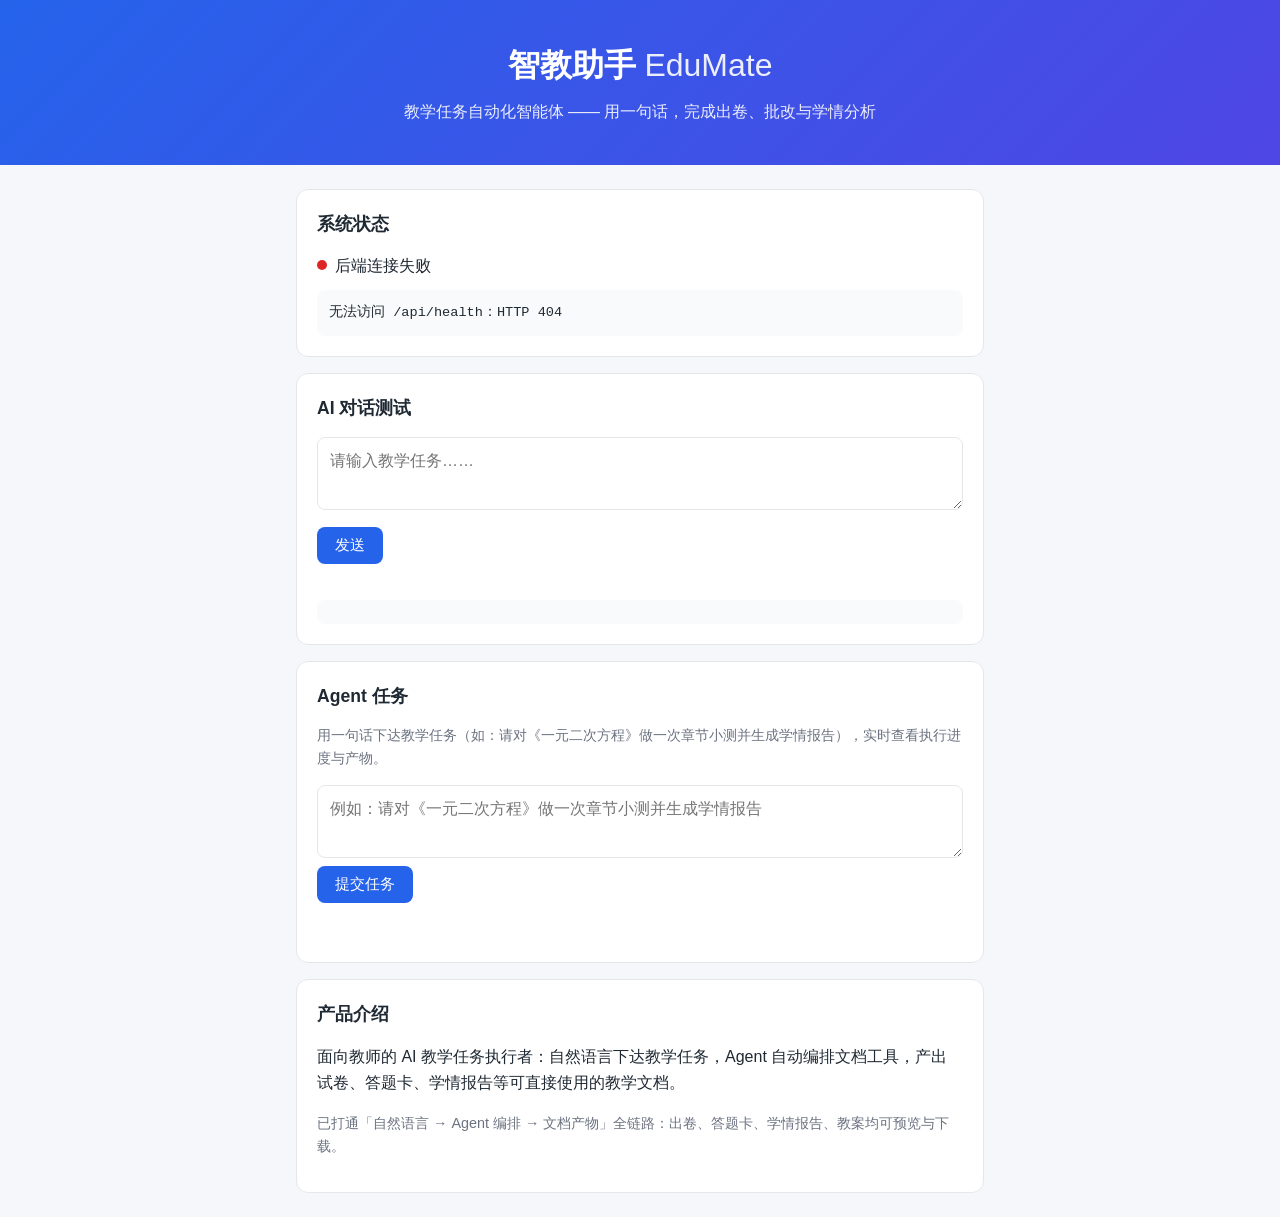
==== frontend/index.html @ b044ada1 "feat: add D4 agent task UI with SSE progress and artifact preview Co-Authored-By: Claude <noreply@an" ====
<!DOCTYPE html>
<html lang="zh-CN">
<head>
  <meta charset="UTF-8">
  <meta name="viewport" content="width=device-width, initial-scale=1.0">
  <title>智教助手 EduMate</title>
  <link rel="stylesheet" href="style.css">
  <link rel="stylesheet" href="vendor/katex.min.css">
</head>
<body>
  <header class="header">
    <h1>智教助手 <span class="brand">EduMate</span></h1>
    <p class="subtitle">教学任务自动化智能体 —— 用一句话，完成出卷、批改与学情分析</p>
  </header>

  <main class="main">
    <section class="card">
      <h2>系统状态</h2>
      <div class="status">
        <span id="status-dot" class="status-dot"></span>
        <span id="status-text">正在连接后端…</span>
      </div>
      <pre id="status-json" class="status-json">…</pre>
    </section>

    <section class="card">
      <h2>AI 对话测试</h2>
      <textarea id="chat-input" class="chat-input" placeholder="请输入教学任务……"></textarea>
      <button id="chat-send" class="chat-send">发送</button>
      <div id="chat-status" class="chat-status muted"></div>
      <div id="chat-reply" class="chat-reply"></div>
    </section>

    <section class="card">
      <h2>Agent 任务</h2>
      <p class="muted">用一句话下达教学任务（如：请对《一元二次方程》做一次章节小测并生成学情报告），实时查看执行进度与产物。</p>
      <div class="task-form">
        <textarea id="task-input" class="task-input" placeholder="例如：请对《一元二次方程》做一次章节小测并生成学情报告"></textarea>
        <button id="task-submit" class="task-submit">提交任务</button>
      </div>
      <div id="task-status" class="task-status muted"></div>
      <ol id="task-timeline" class="task-timeline"></ol>
      <div id="task-artifacts" class="task-artifacts"></div>
    </section>

    <section class="card">
      <h2>产品介绍</h2>
      <p>面向教师的 AI 教学任务执行者：自然语言下达教学任务，Agent 自动编排文档工具，产出试卷、答题卡、学情报告等可直接使用的教学文档。</p>
      <p class="muted">已打通「自然语言 → Agent 编排 → 文档产物」全链路：出卷、答题卡、学情报告、教案均可预览与下载。</p>
    </section>
  </main>

  <!-- 产物预览弹窗 -->
  <div id="preview-modal" class="modal hidden">
    <div class="modal-backdrop"></div>
    <div class="modal-dialog">
      <div class="modal-head">
        <span id="preview-title" class="modal-title"></span>
        <button id="preview-close" class="modal-close" aria-label="关闭">×</button>
      </div>
      <iframe id="preview-frame" class="modal-frame" src="about:blank"></iframe>
    </div>
  </div>

  <script src="vendor/marked.min.js"></script>
  <script src="vendor/purify.min.js"></script>
  <script src="vendor/katex.min.js"></script>
  <script src="app.js"></script>
</body>
</html>
---- frontend/style.css ----
:root {
  --bg: #f5f7fa;
  --card: #ffffff;
  --text: #1f2933;
  --muted: #6b7280;
  --brand: #2563eb;
  --ok: #16a34a;
  --error: #dc2626;
  --border: #e5e7eb;
}

* {
  box-sizing: border-box;
}

body {
  margin: 0;
  font-family: -apple-system, BlinkMacSystemFont, "Segoe UI", "PingFang SC",
    "Microsoft YaHei", sans-serif;
  background: var(--bg);
  color: var(--text);
  line-height: 1.6;
}

.header {
  padding: 40px 24px;
  text-align: center;
  background: linear-gradient(135deg, #2563eb, #4f46e5);
  color: #fff;
}

.header h1 {
  margin: 0;
  font-size: 2rem;
}

.header .brand {
  font-weight: 300;
  opacity: 0.9;
}

.header .subtitle {
  margin: 8px 0 0;
  opacity: 0.9;
}

.main {
  max-width: 720px;
  margin: 24px auto;
  padding: 0 16px;
  display: grid;
  gap: 16px;
}

.card {
  background: var(--card);
  border: 1px solid var(--border);
  border-radius: 12px;
  padding: 20px;
}

.card h2 {
  margin-top: 0;
  font-size: 1.1rem;
}

.status {
  display: flex;
  align-items: center;
  gap: 8px;
  font-weight: 500;
}

.status-dot {
  width: 10px;
  height: 10px;
  border-radius: 50%;
  background: var(--muted);
}

.status-dot.ok {
  background: var(--ok);
}

.status-dot.error {
  background: var(--error);
}

.status-json {
  margin: 12px 0 0;
  padding: 12px;
  background: #f9fafb;
  border-radius: 8px;
  font-family: ui-monospace, "SFMono-Regular", Consolas, monospace;
  font-size: 0.85rem;
  overflow-x: auto;
}

.muted {
  color: var(--muted);
  font-size: 0.9rem;
}

.chat-input {
  width: 100%;
  min-height: 72px;
  padding: 10px 12px;
  border: 1px solid var(--border);
  border-radius: 8px;
  font: inherit;
  resize: vertical;
}

.chat-send {
  margin-top: 10px;
  padding: 8px 18px;
  background: var(--brand);
  color: #fff;
  border: none;
  border-radius: 8px;
  cursor: pointer;
  font-size: 0.95rem;
}

.chat-send:hover {
  opacity: 0.9;
}

.chat-status {
  margin-top: 10px;
  min-height: 1.2em;
}

.chat-reply {
  margin-top: 8px;
  padding: 12px 16px;
  background: #f9fafb;
  border-radius: 8px;
  line-height: 1.7;
  overflow-wrap: break-word;
  font-size: 0.95rem;
}

/* Markdown 渲染内容样式（作用于 AI 回复） */
.chat-reply h1,
.chat-reply h2,
.chat-reply h3,
.chat-reply h4 {
  margin: 1em 0 0.5em;
  line-height: 1.4;
}

.chat-reply h1 { font-size: 1.4rem; }
.chat-reply h2 { font-size: 1.25rem; }
.chat-reply h3 { font-size: 1.1rem; }
.chat-reply h4 { font-size: 1rem; }

.chat-reply p {
  margin: 0.5em 0;
}

.chat-reply ul,
.chat-reply ol {
  margin: 0.5em 0;
  padding-left: 1.5em;
}

.chat-reply li {
  margin: 0.25em 0;
}

.chat-reply code {
  background: #eef1f5;
  padding: 2px 5px;
  border-radius: 4px;
  font-family: ui-monospace, "SFMono-Regular", Consolas, monospace;
  font-size: 0.88em;
}

.chat-reply pre {
  background: #0f172a;
  color: #e2e8f0;
  padding: 12px;
  border-radius: 8px;
  overflow-x: auto;
  margin: 0.6em 0;
}

.chat-reply pre code {
  background: transparent;
  padding: 0;
  color: inherit;
}

.chat-reply blockquote {
  margin: 0.6em 0;
  padding: 4px 12px;
  border-left: 3px solid var(--border);
  color: var(--muted);
}

.chat-reply a {
  color: var(--brand);
}

.chat-reply hr {
  border: none;
  border-top: 1px solid var(--border);
  margin: 1em 0;
}

.chat-reply table {
  border-collapse: collapse;
  margin: 0.6em 0;
  width: 100%;
}

.chat-reply th,
.chat-reply td {
  border: 1px solid var(--border);
  padding: 6px 10px;
  text-align: left;
}

.chat-reply .katex-display {
  margin: 0.8em 0;
}

/* ===== Agent 任务面板 ===== */

.task-form {
  display: flex;
  flex-direction: column;
  gap: 8px;
}

.task-input {
  width: 100%;
  min-height: 72px;
  padding: 10px 12px;
  border: 1px solid var(--border);
  border-radius: 8px;
  font: inherit;
  resize: vertical;
}

.task-submit {
  align-self: flex-start;
  padding: 8px 18px;
  background: var(--brand);
  color: #fff;
  border: none;
  border-radius: 8px;
  cursor: pointer;
  font-size: 0.95rem;
}

.task-submit:hover {
  opacity: 0.9;
}

.task-submit:disabled {
  opacity: 0.5;
  cursor: not-allowed;
}

.task-status {
  margin-top: 10px;
  min-height: 1.2em;
}

.task-status.task-done {
  color: var(--ok);
  font-weight: 500;
}

.task-status.task-failed {
  color: var(--error);
  font-weight: 500;
}

.task-timeline {
  margin: 12px 0 0;
  padding: 0;
  list-style: none;
}

.task-timeline .step {
  display: flex;
  align-items: baseline;
  gap: 8px;
  padding: 6px 0;
  border-bottom: 1px dashed var(--border);
  font-size: 0.92rem;
}

.task-timeline .step:last-child {
  border-bottom: none;
}

.step-dot {
  flex: none;
  width: 8px;
  height: 8px;
  border-radius: 50%;
  background: var(--muted);
}

.step-running .step-dot {
  background: var(--brand);
  animation: pulse 1s infinite;
}

.step-done .step-dot {
  background: var(--ok);
}

.step-failed .step-dot {
  background: var(--error);
}

.step-name {
  font-weight: 500;
}

.step-msg {
  color: var(--muted);
  font-size: 0.85rem;
}

@keyframes pulse {
  0%,
  100% {
    opacity: 1;
  }
  50% {
    opacity: 0.35;
  }
}

.task-artifacts {
  margin-top: 12px;
  display: grid;
  grid-template-columns: repeat(auto-fill, minmax(180px, 1fr));
  gap: 10px;
}

.artifact {
  border: 1px solid var(--border);
  border-radius: 10px;
  padding: 12px;
  background: #f9fafb;
}

.artifact-name {
  font-weight: 600;
}

.artifact-file {
  color: var(--muted);
  font-size: 0.82rem;
  margin: 2px 0 8px;
  word-break: break-all;
}

.artifact-actions {
  display: flex;
  gap: 8px;
}

.artifact-btn {
  flex: 1;
  text-align: center;
  padding: 5px 0;
  border: 1px solid var(--border);
  border-radius: 6px;
  color: var(--brand);
  text-decoration: none;
  font-size: 0.85rem;
  cursor: pointer;
  background: #fff;
}

.artifact-btn:hover {
  background: #eef2ff;
}

/* ===== 预览弹窗 ===== */

.modal {
  position: fixed;
  inset: 0;
  z-index: 100;
  display: flex;
  align-items: center;
  justify-content: center;
}

.modal.hidden {
  display: none;
}

.modal-backdrop {
  position: absolute;
  inset: 0;
  background: rgba(15, 23, 42, 0.5);
}

.modal-dialog {
  position: relative;
  width: min(900px, 94vw);
  height: min(80vh, 640px);
  background: #fff;
  border-radius: 12px;
  overflow: hidden;
  display: flex;
  flex-direction: column;
}

.modal-head {
  display: flex;
  align-items: center;
  justify-content: space-between;
  padding: 10px 16px;
  border-bottom: 1px solid var(--border);
}

.modal-title {
  font-weight: 600;
}

.modal-close {
  border: none;
  background: none;
  font-size: 1.4rem;
  line-height: 1;
  cursor: pointer;
  color: var(--muted);
}

.modal-frame {
  flex: 1;
  width: 100%;
  border: none;
}
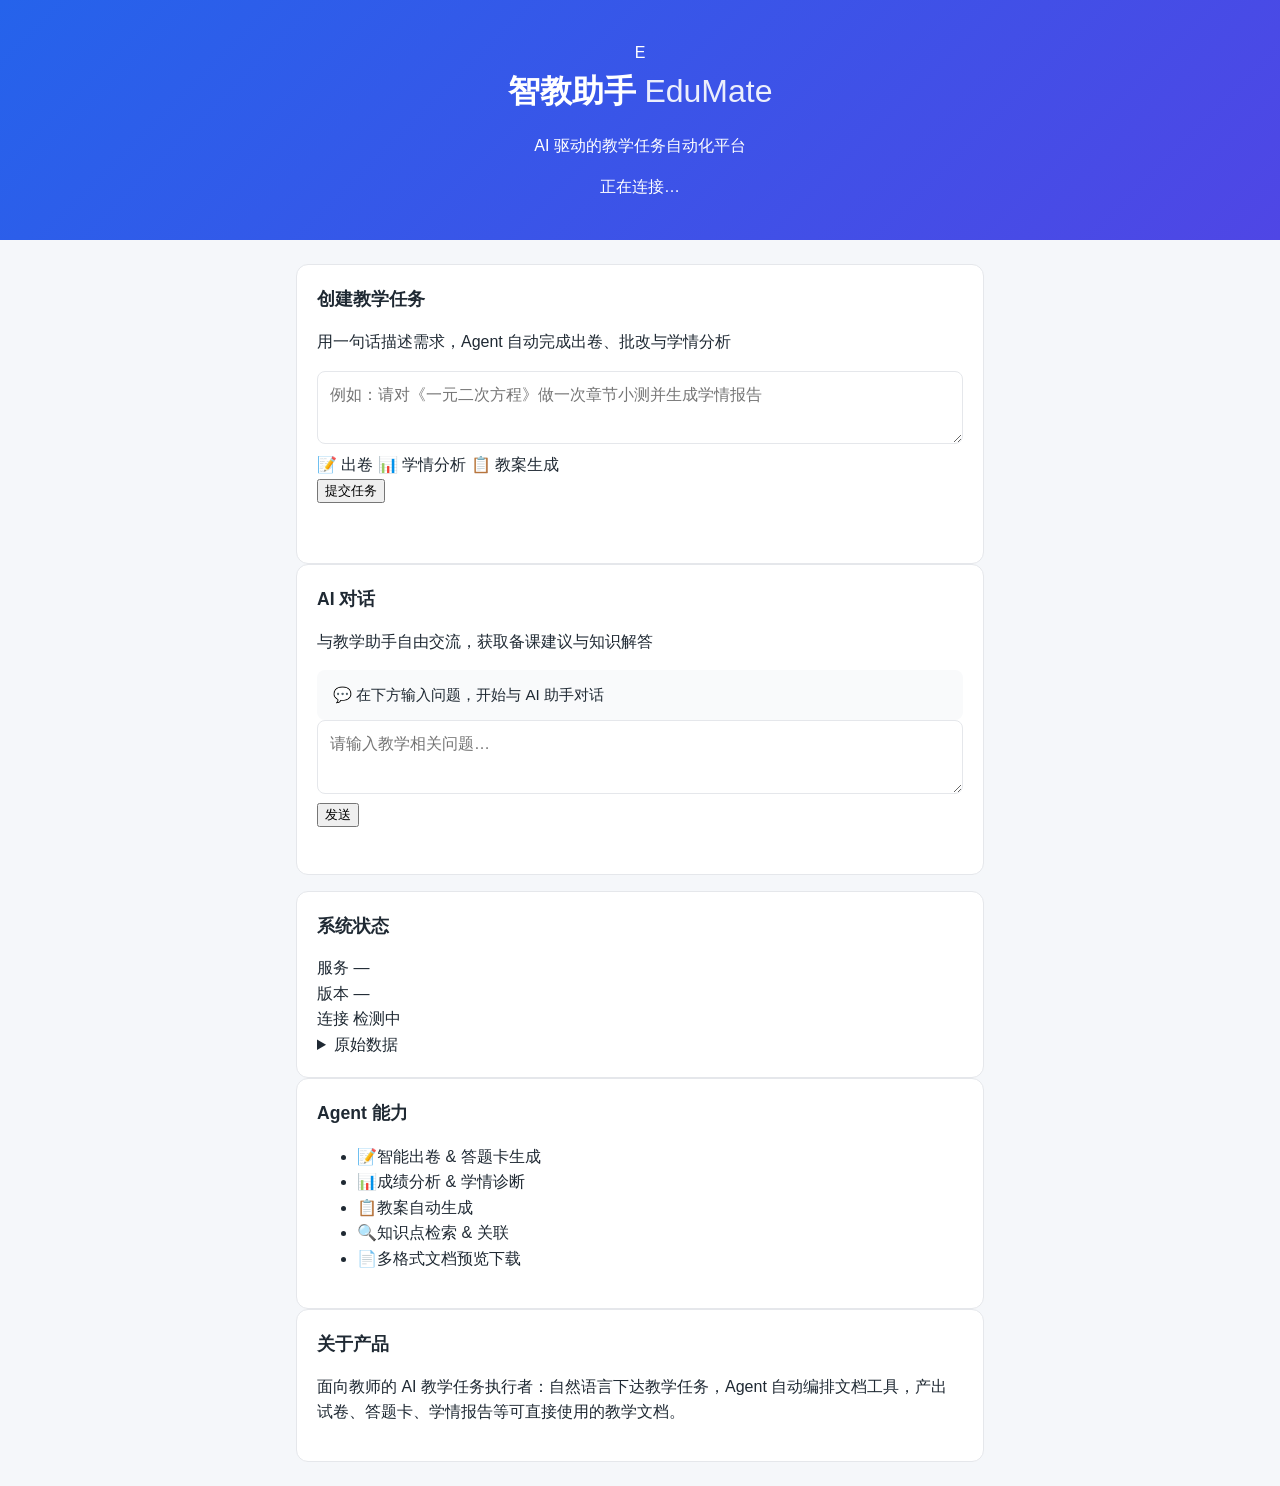
==== commit 3a050a6a: "style: improve EduMate frontend UI" ====
--- a/frontend/index.html
+++ b/frontend/index.html
@@ -8,49 +8,127 @@
   <link rel="stylesheet" href="vendor/katex.min.css">
 </head>
 <body>
+  <!-- ===== Header ===== -->
   <header class="header">
-    <h1>智教助手 <span class="brand">EduMate</span></h1>
-    <p class="subtitle">教学任务自动化智能体 —— 用一句话，完成出卷、批改与学情分析</p>
+    <div class="header-inner">
+      <div class="header-left">
+        <div class="logo-mark">E</div>
+        <div class="header-text">
+          <h1 class="header-title">智教助手 <span class="brand">EduMate</span></h1>
+          <p class="header-subtitle">AI 驱动的教学任务自动化平台</p>
+        </div>
+      </div>
+      <div class="header-right">
+        <span id="status-badge" class="status-badge status-connecting">
+          <span class="status-dot"></span>
+          <span id="status-text">正在连接…</span>
+        </span>
+      </div>
+    </div>
   </header>
 
+  <!-- ===== Main Layout ===== -->
   <main class="main">
-    <section class="card">
-      <h2>系统状态</h2>
-      <div class="status">
-        <span id="status-dot" class="status-dot"></span>
-        <span id="status-text">正在连接后端…</span>
-      </div>
-      <pre id="status-json" class="status-json">…</pre>
-    </section>
+    <!-- Left / Primary Column -->
+    <div class="col-primary">
+      <!-- Agent Task Section (Hero) -->
+      <section class="card card-hero">
+        <div class="card-header">
+          <h2>创建教学任务</h2>
+          <p class="card-desc">用一句话描述需求，Agent 自动完成出卷、批改与学情分析</p>
+        </div>
+        <div class="task-form">
+          <textarea id="task-input" class="task-input" placeholder="例如：请对《一元二次方程》做一次章节小测并生成学情报告"></textarea>
+          <div class="task-form-footer">
+            <div class="task-hints">
+              <span class="hint-chip">📝 出卷</span>
+              <span class="hint-chip">📊 学情分析</span>
+              <span class="hint-chip">📋 教案生成</span>
+            </div>
+            <button id="task-submit" class="btn btn-primary btn-lg">提交任务</button>
+          </div>
+        </div>
+        <div id="task-status" class="task-status muted"></div>
+        <!-- Timeline -->
+        <div id="task-timeline-wrap" class="timeline-wrap hidden">
+          <ol id="task-timeline" class="task-timeline"></ol>
+        </div>
+        <!-- Artifacts -->
+        <div id="task-artifacts" class="task-artifacts"></div>
+      </section>
 
-    <section class="card">
-      <h2>AI 对话测试</h2>
-      <textarea id="chat-input" class="chat-input" placeholder="请输入教学任务……"></textarea>
-      <button id="chat-send" class="chat-send">发送</button>
-      <div id="chat-status" class="chat-status muted"></div>
-      <div id="chat-reply" class="chat-reply"></div>
-    </section>
+      <!-- AI Chat Section -->
+      <section class="card">
+        <div class="card-header">
+          <h2>AI 对话</h2>
+          <p class="card-desc">与教学助手自由交流，获取备课建议与知识解答</p>
+        </div>
+        <div class="chat-container">
+          <div id="chat-reply" class="chat-reply empty">
+            <span class="chat-placeholder">💬 在下方输入问题，开始与 AI 助手对话</span>
+          </div>
+          <div class="chat-input-row">
+            <textarea id="chat-input" class="chat-input" placeholder="请输入教学相关问题…" rows="2"></textarea>
+            <button id="chat-send" class="btn btn-primary">发送</button>
+          </div>
+          <div id="chat-status" class="chat-status muted"></div>
+        </div>
+      </section>
+    </div>
 
-    <section class="card">
-      <h2>Agent 任务</h2>
-      <p class="muted">用一句话下达教学任务（如：请对《一元二次方程》做一次章节小测并生成学情报告），实时查看执行进度与产物。</p>
-      <div class="task-form">
-        <textarea id="task-input" class="task-input" placeholder="例如：请对《一元二次方程》做一次章节小测并生成学情报告"></textarea>
-        <button id="task-submit" class="task-submit">提交任务</button>
-      </div>
-      <div id="task-status" class="task-status muted"></div>
-      <ol id="task-timeline" class="task-timeline"></ol>
-      <div id="task-artifacts" class="task-artifacts"></div>
-    </section>
+    <!-- Right / Sidebar Column -->
+    <div class="col-sidebar">
+      <!-- System Status Detail -->
+      <section class="card">
+        <div class="card-header">
+          <h2>系统状态</h2>
+        </div>
+        <div id="status-detail" class="status-detail">
+          <div class="status-row">
+            <span class="status-label">服务</span>
+            <span id="status-service" class="status-value">—</span>
+          </div>
+          <div class="status-row">
+            <span class="status-label">版本</span>
+            <span id="status-version" class="status-value">—</span>
+          </div>
+          <div class="status-row">
+            <span class="status-label">连接</span>
+            <span id="status-conn" class="status-value">检测中</span>
+          </div>
+        </div>
+        <!-- Hidden raw JSON for debugging, not displayed by default -->
+        <details class="status-debug">
+          <summary>原始数据</summary>
+          <pre id="status-json" class="status-json"></pre>
+        </details>
+      </section>
 
-    <section class="card">
-      <h2>产品介绍</h2>
-      <p>面向教师的 AI 教学任务执行者：自然语言下达教学任务，Agent 自动编排文档工具，产出试卷、答题卡、学情报告等可直接使用的教学文档。</p>
-      <p class="muted">已打通「自然语言 → Agent 编排 → 文档产物」全链路：出卷、答题卡、学情报告、教案均可预览与下载。</p>
-    </section>
+      <!-- Agent Capabilities -->
+      <section class="card">
+        <div class="card-header">
+          <h2>Agent 能力</h2>
+        </div>
+        <ul class="capability-list">
+          <li class="capability-item"><span class="cap-icon">📝</span><span>智能出卷 &amp; 答题卡生成</span></li>
+          <li class="capability-item"><span class="cap-icon">📊</span><span>成绩分析 &amp; 学情诊断</span></li>
+          <li class="capability-item"><span class="cap-icon">📋</span><span>教案自动生成</span></li>
+          <li class="capability-item"><span class="cap-icon">🔍</span><span>知识点检索 &amp; 关联</span></li>
+          <li class="capability-item"><span class="cap-icon">📄</span><span>多格式文档预览下载</span></li>
+        </ul>
+      </section>
+
+      <!-- Product Intro -->
+      <section class="card">
+        <div class="card-header">
+          <h2>关于产品</h2>
+        </div>
+        <p class="about-text">面向教师的 AI 教学任务执行者：自然语言下达教学任务，Agent 自动编排文档工具，产出试卷、答题卡、学情报告等可直接使用的教学文档。</p>
+      </section>
+    </div>
   </main>
 
-  <!-- 产物预览弹窗 -->
+  <!-- Preview Modal -->
   <div id="preview-modal" class="modal hidden">
     <div class="modal-backdrop"></div>
     <div class="modal-dialog">
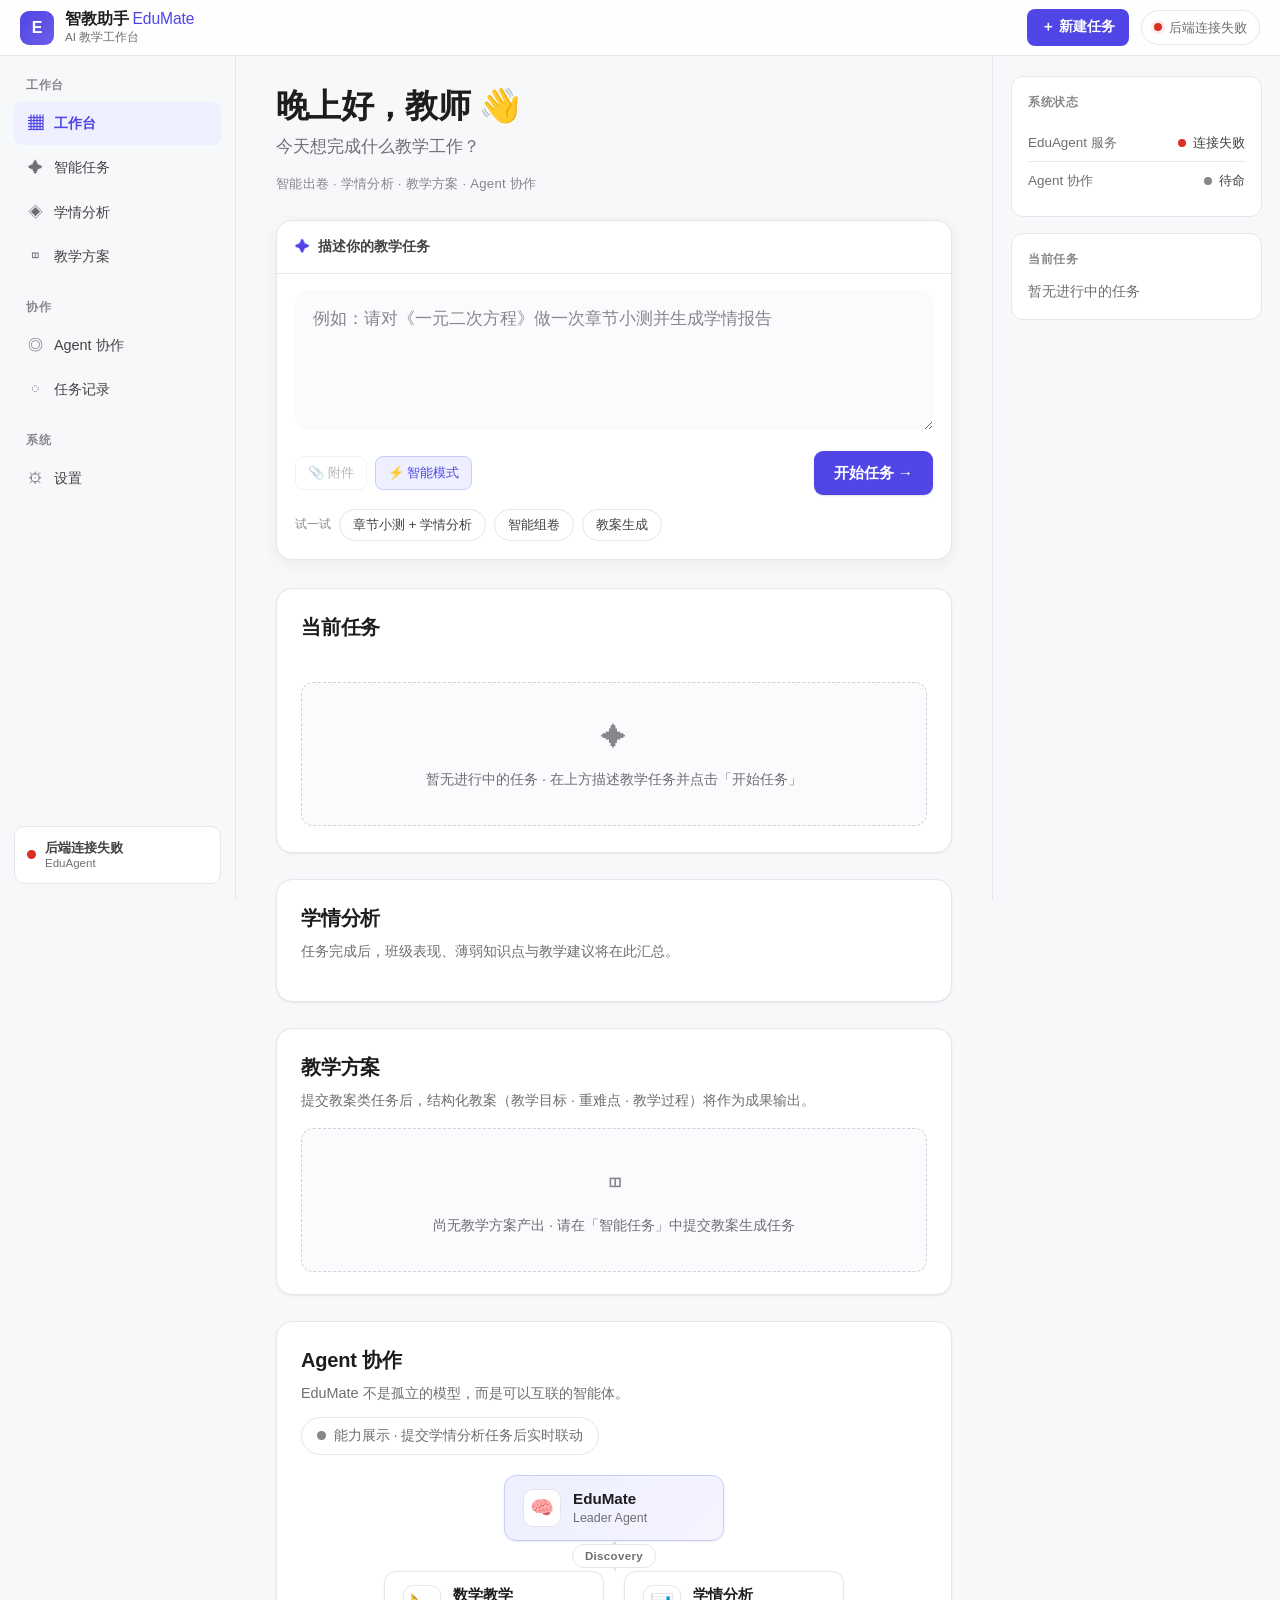
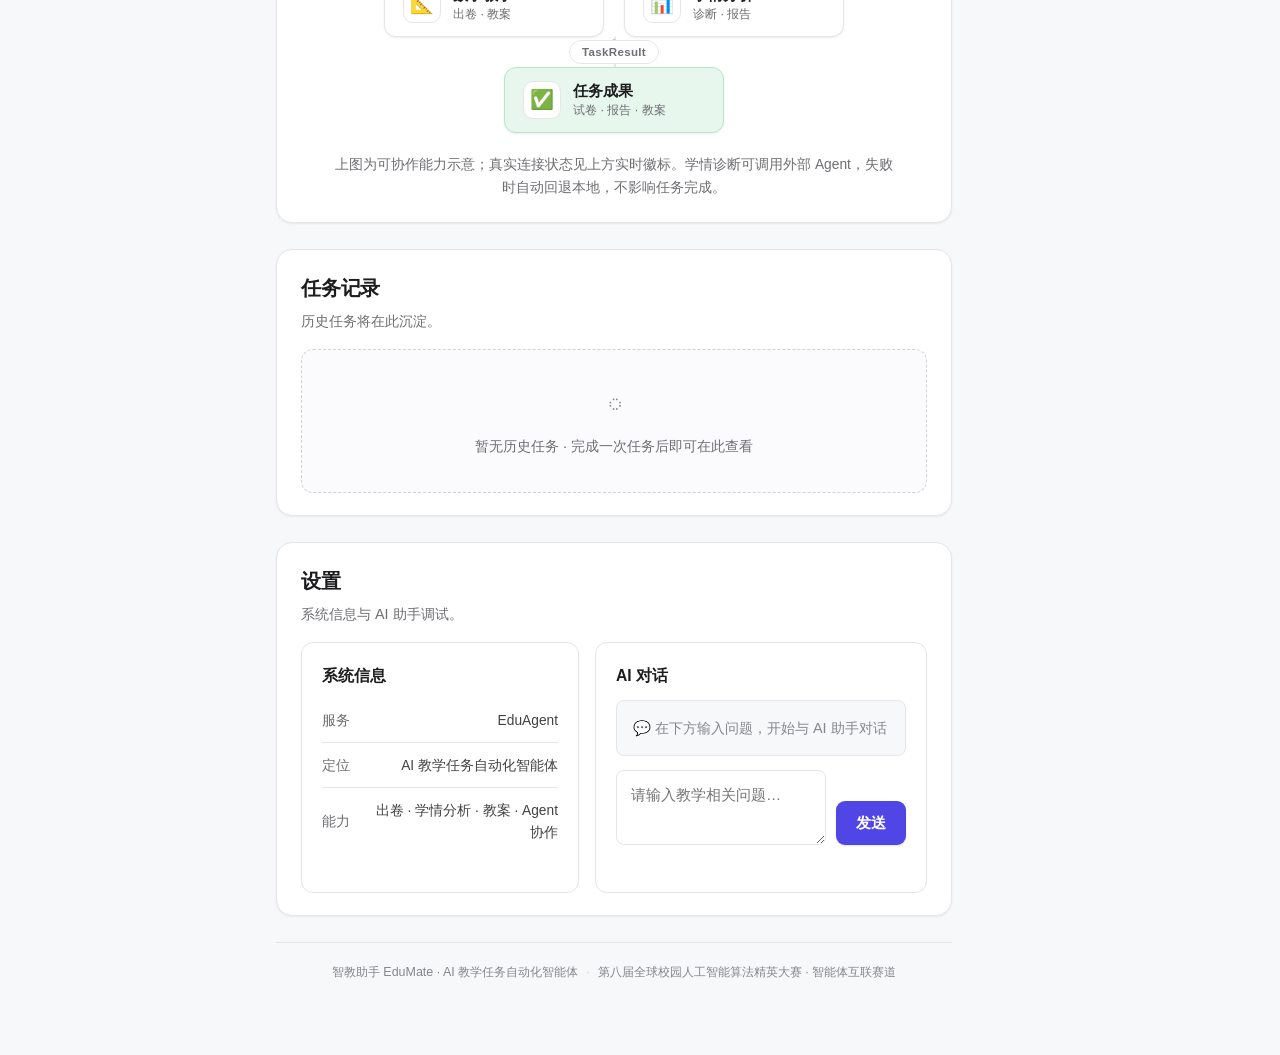
==== commit 455b1da3: "style: redesign EduMate frontend UI Co-Authored-By: Claude Code <noreply@anthropic.com>" ====
--- a/frontend/index.html
+++ b/frontend/index.html
@@ -3,132 +3,268 @@
 <head>
   <meta charset="UTF-8">
   <meta name="viewport" content="width=device-width, initial-scale=1.0">
-  <title>智教助手 EduMate</title>
+  <title>智教助手 EduMate · 教学工作台</title>
   <link rel="stylesheet" href="style.css">
   <link rel="stylesheet" href="vendor/katex.min.css">
 </head>
 <body>
-  <!-- ===== Header ===== -->
-  <header class="header">
-    <div class="header-inner">
-      <div class="header-left">
-        <div class="logo-mark">E</div>
-        <div class="header-text">
-          <h1 class="header-title">智教助手 <span class="brand">EduMate</span></h1>
-          <p class="header-subtitle">AI 驱动的教学任务自动化平台</p>
-        </div>
-      </div>
-      <div class="header-right">
-        <span id="status-badge" class="status-badge status-connecting">
-          <span class="status-dot"></span>
-          <span id="status-text">正在连接…</span>
-        </span>
-      </div>
+  <!-- ===== 顶部工作区标题栏 ===== -->
+  <header class="topbar">
+    <a class="topbar-brand" href="#top">
+      <span class="logo-mark">E</span>
+      <span class="topbar-title">
+        <strong>智教助手 <em>EduMate</em></strong>
+        <small>AI 教学工作台</small>
+      </span>
+    </a>
+    <div class="topbar-actions">
+      <a class="topbar-new" href="#task">＋ 新建任务</a>
+      <span id="status-badge" class="status-badge">
+        <span id="status-dot" class="status-dot"></span>
+        <span id="status-text">正在连接…</span>
+      </span>
     </div>
   </header>
 
-  <!-- ===== Main Layout ===== -->
-  <main class="main">
-    <!-- Left / Primary Column -->
-    <div class="col-primary">
-      <!-- Agent Task Section (Hero) -->
-      <section class="card card-hero">
-        <div class="card-header">
-          <h2>创建教学任务</h2>
-          <p class="card-desc">用一句话描述需求，Agent 自动完成出卷、批改与学情分析</p>
-        </div>
-        <div class="task-form">
-          <textarea id="task-input" class="task-input" placeholder="例如：请对《一元二次方程》做一次章节小测并生成学情报告"></textarea>
-          <div class="task-form-footer">
-            <div class="task-hints">
-              <span class="hint-chip">📝 出卷</span>
-              <span class="hint-chip">📊 学情分析</span>
-              <span class="hint-chip">📋 教案生成</span>
-            </div>
-            <button id="task-submit" class="btn btn-primary btn-lg">提交任务</button>
-          </div>
-        </div>
-        <div id="task-status" class="task-status muted"></div>
-        <!-- Timeline -->
-        <div id="task-timeline-wrap" class="timeline-wrap hidden">
+  <div class="app-shell">
+    <!-- ===== 左侧导航 ===== -->
+    <aside class="sidebar">
+      <nav class="side-nav">
+        <div class="nav-group-label">工作台</div>
+        <a class="nav-item active" href="#top">
+          <span class="nav-ic">▦</span><span>工作台</span>
+        </a>
+        <a class="nav-item" href="#task">
+          <span class="nav-ic">✦</span><span>智能任务</span>
+        </a>
+        <a class="nav-item" href="#analysis">
+          <span class="nav-ic">◈</span><span>学情分析</span>
+        </a>
+        <a class="nav-item" href="#lesson">
+          <span class="nav-ic">◫</span><span>教学方案</span>
+        </a>
+
+        <div class="nav-group-label">协作</div>
+        <a class="nav-item" href="#a2a">
+          <span class="nav-ic">◎</span><span>Agent 协作</span>
+        </a>
+        <a class="nav-item" href="#history">
+          <span class="nav-ic">◌</span><span>任务记录</span>
+        </a>
+
+        <div class="nav-group-label">系统</div>
+        <a class="nav-item" href="#settings">
+          <span class="nav-ic">⚙</span><span>设置</span>
+        </a>
+      </nav>
+
+      <div class="sidebar-footer">
+        <span class="sb-dot" id="sb-status-dot"></span>
+        <div class="sb-footer-text">
+          <span id="sb-status-text">正在连接…</span>
+          <small>EduAgent</small>
+        </div>
+      </div>
+    </aside>
+
+    <!-- ===== 主工作区 ===== -->
+    <main class="main">
+      <!-- 欢迎区 -->
+      <section id="top" class="welcome">
+        <h1 class="welcome-title" id="welcome-title">早上好，教师 👋</h1>
+        <p class="welcome-sub">今天想完成什么教学工作？</p>
+        <p class="welcome-caps">智能出卷 · 学情分析 · 教学方案 · Agent 协作</p>
+      </section>
+
+      <!-- AI 任务输入（Composer） -->
+      <section id="task" class="composer">
+        <div class="composer-head">
+          <span class="composer-icon">✦</span>
+          <span class="composer-title">描述你的教学任务</span>
+        </div>
+        <div class="composer-body">
+          <textarea id="task-input" class="task-input" rows="4"
+            placeholder="例如：请对《一元二次方程》做一次章节小测并生成学情报告"></textarea>
+          <div class="composer-footer">
+            <div class="composer-tools">
+              <button type="button" class="tool-btn" disabled>📎 附件</button>
+              <button type="button" class="tool-btn tool-btn-on">⚡ 智能模式</button>
+            </div>
+            <button id="task-submit" class="btn-primary">开始任务 →</button>
+          </div>
+          <div class="composer-examples">
+            <span class="example-label">试一试</span>
+            <button type="button" class="example-chip" data-example="请针对《一元二次方程》生成一次章节小测并生成学情分析报告">章节小测 + 学情分析</button>
+            <button type="button" class="example-chip" data-example="帮我智能组一套《一元二次方程》的课堂练习卷">智能组卷</button>
+            <button type="button" class="example-chip" data-example="请为《勾股定理》生成一份教案">教案生成</button>
+          </div>
+        </div>
+      </section>
+
+      <!-- 任务执行（实时进度） -->
+      <section id="task-progress" class="panel">
+        <div class="panel-head">
+          <h2>当前任务</h2>
+          <div id="task-status" class="task-status muted"></div>
+        </div>
+        <div id="task-empty" class="empty-state">
+          <span class="empty-icon">✦</span>
+          <p>暂无进行中的任务 · 在上方描述教学任务并点击「开始任务」</p>
+        </div>
+        <div id="task-timeline-wrap" class="timeline-wrap">
           <ol id="task-timeline" class="task-timeline"></ol>
         </div>
-        <!-- Artifacts -->
+        <div id="task-log-wrap" class="task-log-wrap hidden">
+          <div class="task-log-head">
+            <span class="task-log-title">Agent 执行日志</span>
+            <span class="task-log-live" id="task-log-live">● 实时</span>
+          </div>
+          <ol id="task-log" class="task-log"></ol>
+        </div>
+      </section>
+
+      <!-- 学情分析结果 Dashboard -->
+      <section id="analysis" class="panel">
+        <div class="panel-head">
+          <h2>学情分析</h2>
+          <p class="panel-desc">任务完成后，班级表现、薄弱知识点与教学建议将在此汇总。</p>
+        </div>
+        <div id="task-result" class="task-result"></div>
         <div id="task-artifacts" class="task-artifacts"></div>
       </section>
 
-      <!-- AI Chat Section -->
-      <section class="card">
-        <div class="card-header">
-          <h2>AI 对话</h2>
-          <p class="card-desc">与教学助手自由交流，获取备课建议与知识解答</p>
-        </div>
-        <div class="chat-container">
-          <div id="chat-reply" class="chat-reply empty">
-            <span class="chat-placeholder">💬 在下方输入问题，开始与 AI 助手对话</span>
-          </div>
-          <div class="chat-input-row">
-            <textarea id="chat-input" class="chat-input" placeholder="请输入教学相关问题…" rows="2"></textarea>
-            <button id="chat-send" class="btn btn-primary">发送</button>
-          </div>
-          <div id="chat-status" class="chat-status muted"></div>
-        </div>
-      </section>
-    </div>
-
-    <!-- Right / Sidebar Column -->
-    <div class="col-sidebar">
-      <!-- System Status Detail -->
-      <section class="card">
-        <div class="card-header">
-          <h2>系统状态</h2>
-        </div>
-        <div id="status-detail" class="status-detail">
-          <div class="status-row">
-            <span class="status-label">服务</span>
-            <span id="status-service" class="status-value">—</span>
-          </div>
-          <div class="status-row">
-            <span class="status-label">版本</span>
-            <span id="status-version" class="status-value">—</span>
-          </div>
-          <div class="status-row">
-            <span class="status-label">连接</span>
-            <span id="status-conn" class="status-value">检测中</span>
-          </div>
-        </div>
-        <!-- Hidden raw JSON for debugging, not displayed by default -->
-        <details class="status-debug">
-          <summary>原始数据</summary>
-          <pre id="status-json" class="status-json"></pre>
-        </details>
-      </section>
-
-      <!-- Agent Capabilities -->
-      <section class="card">
-        <div class="card-header">
-          <h2>Agent 能力</h2>
-        </div>
-        <ul class="capability-list">
-          <li class="capability-item"><span class="cap-icon">📝</span><span>智能出卷 &amp; 答题卡生成</span></li>
-          <li class="capability-item"><span class="cap-icon">📊</span><span>成绩分析 &amp; 学情诊断</span></li>
-          <li class="capability-item"><span class="cap-icon">📋</span><span>教案自动生成</span></li>
-          <li class="capability-item"><span class="cap-icon">🔍</span><span>知识点检索 &amp; 关联</span></li>
-          <li class="capability-item"><span class="cap-icon">📄</span><span>多格式文档预览下载</span></li>
-        </ul>
-      </section>
-
-      <!-- Product Intro -->
-      <section class="card">
-        <div class="card-header">
-          <h2>关于产品</h2>
-        </div>
-        <p class="about-text">面向教师的 AI 教学任务执行者：自然语言下达教学任务，Agent 自动编排文档工具，产出试卷、答题卡、学情报告等可直接使用的教学文档。</p>
-      </section>
-    </div>
-  </main>
-
-  <!-- Preview Modal -->
+      <!-- 教学方案 -->
+      <section id="lesson" class="panel">
+        <div class="panel-head">
+          <h2>教学方案</h2>
+          <p class="panel-desc">提交教案类任务后，结构化教案（教学目标 · 重难点 · 教学过程）将作为成果输出。</p>
+        </div>
+        <div class="empty-state">
+          <span class="empty-icon">◫</span>
+          <p>尚无教学方案产出 · 请在「智能任务」中提交教案生成任务</p>
+        </div>
+      </section>
+
+      <!-- Agent 协作网络 -->
+      <section id="a2a" class="panel">
+        <div class="panel-head">
+          <h2>Agent 协作</h2>
+          <p class="panel-desc">EduMate 不是孤立的模型，而是可以互联的智能体。</p>
+          <div class="a2a-status" id="a2a-status" data-state="idle">
+            <span class="a2a-status-dot"></span>
+            <span class="a2a-status-text" id="a2a-status-text">能力展示 · 提交学情分析任务后实时联动</span>
+          </div>
+        </div>
+
+        <div class="agent-network">
+          <div class="net-node net-leader">
+            <span class="net-node-icon">🧠</span>
+            <div class="net-node-body"><strong>EduMate</strong><small>Leader Agent</small></div>
+          </div>
+          <div class="net-connector"><span class="net-link-label">Discovery</span></div>
+          <div class="net-row">
+            <div class="net-node">
+              <span class="net-node-icon">📐</span>
+              <div class="net-node-body"><strong>数学教学</strong><small>出卷 · 教案</small></div>
+            </div>
+            <div class="net-node">
+              <span class="net-node-icon">📊</span>
+              <div class="net-node-body"><strong>学情分析</strong><small>诊断 · 报告</small></div>
+            </div>
+          </div>
+          <div class="net-connector"><span class="net-link-label">TaskResult</span></div>
+          <div class="net-node net-result">
+            <span class="net-node-icon">✅</span>
+            <div class="net-node-body"><strong>任务成果</strong><small>试卷 · 报告 · 教案</small></div>
+          </div>
+        </div>
+        <p class="a2a-note">上图为可协作能力示意；真实连接状态见上方实时徽标。学情诊断可调用外部 Agent，失败时自动回退本地，不影响任务完成。</p>
+      </section>
+
+      <!-- 任务记录（无真实历史数据 → 空态） -->
+      <section id="history" class="panel">
+        <div class="panel-head">
+          <h2>任务记录</h2>
+          <p class="panel-desc">历史任务将在此沉淀。</p>
+        </div>
+        <div class="empty-state">
+          <span class="empty-icon">◌</span>
+          <p>暂无历史任务 · 完成一次任务后即可在此查看</p>
+        </div>
+      </section>
+
+      <!-- 设置 / 系统 + AI 对话 -->
+      <section id="settings" class="panel">
+        <div class="panel-head">
+          <h2>设置</h2>
+          <p class="panel-desc">系统信息与 AI 助手调试。</p>
+        </div>
+
+        <div class="settings-grid">
+          <div class="card">
+            <div class="card-head"><h3>系统信息</h3></div>
+            <div class="status-list">
+              <div class="status-list-item">
+                <span class="status-list-label">服务</span>
+                <span class="status-list-value">EduAgent</span>
+              </div>
+              <div class="status-list-item">
+                <span class="status-list-label">定位</span>
+                <span class="status-list-value">AI 教学任务自动化智能体</span>
+              </div>
+              <div class="status-list-item">
+                <span class="status-list-label">能力</span>
+                <span class="status-list-value">出卷 · 学情分析 · 教案 · Agent 协作</span>
+              </div>
+            </div>
+            <pre id="status-json" class="status-json hidden"></pre>
+          </div>
+
+          <div class="card">
+            <div class="card-head"><h3>AI 对话</h3></div>
+            <div class="chat-container">
+              <div id="chat-reply" class="chat-reply empty">
+                <span class="chat-placeholder">💬 在下方输入问题，开始与 AI 助手对话</span>
+              </div>
+              <div class="chat-input-row">
+                <textarea id="chat-input" class="chat-input" placeholder="请输入教学相关问题…" rows="2"></textarea>
+                <button id="chat-send" class="btn-primary">发送</button>
+              </div>
+              <div id="chat-status" class="chat-status muted"></div>
+            </div>
+          </div>
+        </div>
+      </section>
+
+      <footer class="main-footer">
+        <span>智教助手 EduMate · AI 教学任务自动化智能体</span>
+        <span class="main-footer-sep">·</span>
+        <span>第八届全球校园人工智能算法精英大赛 · 智能体互联赛道</span>
+      </footer>
+    </main>
+
+    <!-- ===== 右侧信息栏 ===== -->
+    <aside class="right-panel">
+      <div class="rp-card">
+        <h3 class="rp-card-title">系统状态</h3>
+        <div class="rp-row">
+          <span class="rp-label">EduAgent 服务</span>
+          <span class="rp-value"><span class="rp-dot" id="rp-health-dot"></span><span id="rp-health-text">检测中…</span></span>
+        </div>
+        <div class="rp-row">
+          <span class="rp-label">Agent 协作</span>
+          <span class="rp-value"><span class="rp-dot" id="rp-a2a-dot"></span><span id="rp-a2a-text">待命</span></span>
+        </div>
+      </div>
+
+      <div class="rp-card">
+        <h3 class="rp-card-title">当前任务</h3>
+        <p class="rp-task" id="rp-task">暂无进行中的任务</p>
+      </div>
+    </aside>
+  </div>
+
+  <!-- ===== 预览弹窗 ===== -->
   <div id="preview-modal" class="modal hidden">
     <div class="modal-backdrop"></div>
     <div class="modal-dialog">
--- a/frontend/style.css
+++ b/frontend/style.css
@@ -1,174 +1,1378 @@
+/* ==========================================================================
+   智教助手 EduMate — 前端样式
+   设计定位：现代 Apple 风格 · 教师 AI 教学工作台
+   三栏布局：Sidebar + Main Workspace + Right Panel
+   ========================================================================== */
+
 :root {
-  --bg: #f5f7fa;
-  --card: #ffffff;
-  --text: #1f2933;
-  --muted: #6b7280;
-  --brand: #2563eb;
-  --ok: #16a34a;
-  --error: #dc2626;
-  --border: #e5e7eb;
-}
-
-* {
-  box-sizing: border-box;
-}
+  /* 色彩：极浅灰背景 + 白色表面 + 克制靛蓝强调 */
+  --bg: #f7f8fa;
+  --surface: #ffffff;
+  --surface-2: #fbfbfd;
+  --text: #1d1d1f;
+  --text-2: #424245;
+  --muted: #6e6e73;
+  --muted-2: #86868b;
+  --border: #e5e5ea;
+  --border-strong: #d2d2d7;
+
+  --accent: #4f46e5;
+  --accent-hover: #4338ca;
+  --accent-soft: #eef0ff;
+  --accent-border: #c7cdf6;
+
+  --ok: #1f9d55;
+  --ok-soft: #e8f7ee;
+  --ok-border: #b8e6c9;
+  --error: #d93025;
+  --error-soft: #fdeceb;
+  --error-border: #f5c2bc;
+  --warn: #c9770a;
+  --warn-soft: #fdf3e0;
+  --warn-border: #f3dcb2;
+
+  /* 圆角 / 阴影 */
+  --radius-sm: 8px;
+  --radius: 12px;
+  --radius-lg: 16px;
+  --shadow-sm: 0 1px 2px rgba(0, 0, 0, 0.04), 0 1px 3px rgba(0, 0, 0, 0.04);
+  --shadow: 0 4px 16px rgba(0, 0, 0, 0.06);
+  --shadow-lg: 0 12px 40px rgba(0, 0, 0, 0.10);
+
+  /* 布局 */
+  --topbar-h: 56px;
+  --sidebar-w: 236px;
+  --right-w: 288px;
+  --main-max: 1080px;
+}
+
+* { box-sizing: border-box; }
+
+html { scroll-behavior: smooth; }
 
 body {
   margin: 0;
-  font-family: -apple-system, BlinkMacSystemFont, "Segoe UI", "PingFang SC",
-    "Microsoft YaHei", sans-serif;
+  font-family: -apple-system, BlinkMacSystemFont, "SF Pro Display", "SF Pro Text",
+    "PingFang SC", "Microsoft YaHei", "Hiragino Sans GB", sans-serif;
   background: var(--bg);
   color: var(--text);
   line-height: 1.6;
-}
-
-.header {
-  padding: 40px 24px;
-  text-align: center;
-  background: linear-gradient(135deg, #2563eb, #4f46e5);
+  -webkit-font-smoothing: antialiased;
+  text-rendering: optimizeLegibility;
+  font-size: 15px;
+}
+
+.hidden { display: none !important; }
+
+/* ============================ 顶部工作区标题栏 ============================ */
+
+.topbar {
+  position: sticky;
+  top: 0;
+  z-index: 60;
+  height: var(--topbar-h);
+  display: flex;
+  align-items: center;
+  justify-content: space-between;
+  gap: 16px;
+  padding: 0 20px;
+  background: rgba(255, 255, 255, 0.82);
+  backdrop-filter: saturate(180%) blur(16px);
+  -webkit-backdrop-filter: saturate(180%) blur(16px);
+  border-bottom: 1px solid var(--border);
+}
+
+.topbar-brand {
+  display: flex;
+  align-items: center;
+  gap: 11px;
+  text-decoration: none;
+  color: var(--text);
+}
+
+.logo-mark {
+  width: 34px;
+  height: 34px;
+  flex: none;
+  display: grid;
+  place-items: center;
+  font-size: 1rem;
+  font-weight: 700;
   color: #fff;
-}
-
-.header h1 {
-  margin: 0;
-  font-size: 2rem;
-}
-
-.header .brand {
-  font-weight: 300;
-  opacity: 0.9;
-}
-
-.header .subtitle {
-  margin: 8px 0 0;
-  opacity: 0.9;
-}
-
-.main {
-  max-width: 720px;
-  margin: 24px auto;
-  padding: 0 16px;
-  display: grid;
-  gap: 16px;
-}
-
-.card {
-  background: var(--card);
-  border: 1px solid var(--border);
-  border-radius: 12px;
-  padding: 20px;
-}
-
-.card h2 {
-  margin-top: 0;
-  font-size: 1.1rem;
-}
-
-.status {
-  display: flex;
-  align-items: center;
-  gap: 8px;
+  background: linear-gradient(135deg, var(--accent), #6d5ce6);
+  border-radius: 9px;
+}
+
+.topbar-title {
+  display: flex;
+  flex-direction: column;
+  line-height: 1.2;
+}
+
+.topbar-title strong {
+  font-size: 0.98rem;
+  font-weight: 700;
+  letter-spacing: -0.01em;
+}
+
+.topbar-title em {
+  font-style: normal;
   font-weight: 500;
+  color: var(--accent);
+}
+
+.topbar-title small {
+  font-size: 0.72rem;
+  color: var(--muted);
+  margin-top: 2px;
+}
+
+.topbar-actions {
+  display: flex;
+  align-items: center;
+  gap: 12px;
+}
+
+.topbar-new {
+  padding: 7px 14px;
+  font-size: 0.86rem;
+  font-weight: 600;
+  color: #fff;
+  background: var(--accent);
+  border-radius: 8px;
+  text-decoration: none;
+  transition: background 0.15s, transform 0.1s;
+}
+
+.topbar-new:hover { background: var(--accent-hover); }
+.topbar-new:active { transform: scale(0.98); }
+
+.status-badge {
+  display: inline-flex;
+  align-items: center;
+  gap: 7px;
+  padding: 6px 12px;
+  font-size: 0.82rem;
+  font-weight: 500;
+  color: var(--muted);
+  background: var(--surface);
+  border: 1px solid var(--border);
+  border-radius: 999px;
+  white-space: nowrap;
 }
 
 .status-dot {
-  width: 10px;
-  height: 10px;
+  width: 8px;
+  height: 8px;
   border-radius: 50%;
-  background: var(--muted);
+  background: var(--muted-2);
+  flex: none;
 }
 
 .status-dot.ok {
   background: var(--ok);
+  box-shadow: 0 0 0 3px var(--ok-soft);
 }
 
 .status-dot.error {
   background: var(--error);
-}
-
-.status-json {
+  box-shadow: 0 0 0 3px var(--error-soft);
+}
+
+/* ============================ 三栏骨架 ============================ */
+
+.app-shell {
+  display: grid;
+  grid-template-columns: var(--sidebar-w) minmax(0, 1fr) var(--right-w);
+  grid-template-areas: "sidebar main right";
+  min-height: calc(100vh - var(--topbar-h));
+  align-items: start;
+}
+
+.sidebar {
+  grid-area: sidebar;
+  position: sticky;
+  top: var(--topbar-h);
+  height: calc(100vh - var(--topbar-h));
+  overflow-y: auto;
+  padding: 20px 14px 16px;
+  border-right: 1px solid var(--border);
+  display: flex;
+  flex-direction: column;
+  justify-content: space-between;
+}
+
+.main {
+  grid-area: main;
+  min-width: 0;
+  padding: 30px 40px 72px;
+}
+
+.main > * {
+  max-width: var(--main-max);
+  margin-left: auto;
+  margin-right: auto;
+}
+
+.right-panel {
+  grid-area: right;
+  position: sticky;
+  top: var(--topbar-h);
+  height: calc(100vh - var(--topbar-h));
+  overflow-y: auto;
+  padding: 20px 18px 16px;
+  border-left: 1px solid var(--border);
+  display: flex;
+  flex-direction: column;
+  gap: 16px;
+}
+
+/* ============================ 左侧导航 ============================ */
+
+.side-nav {
+  display: flex;
+  flex-direction: column;
+  gap: 2px;
+}
+
+.nav-group-label {
+  margin: 18px 12px 6px;
+  font-size: 0.72rem;
+  font-weight: 600;
+  letter-spacing: 0.06em;
+  text-transform: uppercase;
+  color: var(--muted-2);
+}
+
+.nav-group-label:first-child { margin-top: 0; }
+
+.nav-item {
+  display: flex;
+  align-items: center;
+  gap: 10px;
+  padding: 9px 12px;
+  font-size: 0.9rem;
+  font-weight: 500;
+  color: var(--text-2);
+  text-decoration: none;
+  border-radius: 8px;
+  transition: background 0.15s, color 0.15s;
+}
+
+.nav-item:hover {
+  background: var(--surface-2);
+  color: var(--text);
+}
+
+.nav-item.active {
+  background: var(--accent-soft);
+  color: var(--accent);
+  font-weight: 600;
+}
+
+.nav-ic {
+  flex: none;
+  width: 18px;
+  text-align: center;
+  font-size: 0.95rem;
+  color: var(--muted);
+  transition: color 0.15s;
+}
+
+.nav-item.active .nav-ic { color: var(--accent); }
+
+.sidebar-footer {
+  display: flex;
+  align-items: center;
+  gap: 9px;
+  margin-top: 16px;
+  padding: 12px;
+  background: var(--surface);
+  border: 1px solid var(--border);
+  border-radius: 10px;
+}
+
+.sb-dot {
+  flex: none;
+  width: 9px;
+  height: 9px;
+  border-radius: 50%;
+  background: var(--muted-2);
+}
+
+.sb-dot.ok { background: var(--ok); }
+.sb-dot.error { background: var(--error); }
+
+.sb-footer-text {
+  display: flex;
+  flex-direction: column;
+  line-height: 1.3;
+}
+
+.sb-footer-text span {
+  font-size: 0.82rem;
+  font-weight: 600;
+  color: var(--text-2);
+}
+
+.sb-footer-text small {
+  font-size: 0.72rem;
+  color: var(--muted);
+}
+
+/* ============================ 欢迎区 ============================ */
+
+.welcome {
+  margin-bottom: 26px;
+}
+
+.welcome-title {
+  margin: 0;
+  font-size: clamp(1.8rem, 2.6vw, 2.4rem);
+  font-weight: 700;
+  letter-spacing: -0.02em;
+  line-height: 1.2;
+  color: var(--text);
+}
+
+.welcome-sub {
+  margin: 8px 0 0;
+  font-size: 1.05rem;
+  color: var(--muted);
+}
+
+.welcome-caps {
   margin: 12px 0 0;
-  padding: 12px;
-  background: #f9fafb;
-  border-radius: 8px;
-  font-family: ui-monospace, "SFMono-Regular", Consolas, monospace;
-  font-size: 0.85rem;
-  overflow-x: auto;
-}
-
-.muted {
-  color: var(--muted);
-  font-size: 0.9rem;
-}
-
-.chat-input {
+  font-size: 0.82rem;
+  color: var(--muted-2);
+  letter-spacing: 0.02em;
+}
+
+/* ============================ AI 任务输入（Composer） ============================ */
+
+.composer {
+  margin-bottom: 28px;
+  background: var(--surface);
+  border: 1px solid var(--border);
+  border-radius: var(--radius-lg);
+  box-shadow: var(--shadow);
+  overflow: hidden;
+  transition: box-shadow 0.2s, border-color 0.2s;
+}
+
+.composer:focus-within {
+  border-color: var(--accent-border);
+  box-shadow: 0 0 0 4px rgba(79, 70, 229, 0.08), var(--shadow);
+}
+
+.composer-head {
+  display: flex;
+  align-items: center;
+  gap: 8px;
+  padding: 14px 18px;
+  border-bottom: 1px solid var(--border);
+}
+
+.composer-icon {
+  font-size: 0.95rem;
+  color: var(--accent);
+}
+
+.composer-title {
+  font-size: 0.86rem;
+  font-weight: 600;
+  color: var(--text-2);
+}
+
+.composer-body {
+  padding: 16px 18px 18px;
+}
+
+.task-input {
   width: 100%;
-  min-height: 72px;
-  padding: 10px 12px;
-  border: 1px solid var(--border);
-  border-radius: 8px;
+  min-height: 108px;
+  padding: 16px 18px;
+  border: none;
+  background: var(--surface-2);
+  border-radius: var(--radius);
   font: inherit;
+  font-size: 1.05rem;
+  color: var(--text);
   resize: vertical;
-}
-
-.chat-send {
-  margin-top: 10px;
-  padding: 8px 18px;
-  background: var(--brand);
-  color: #fff;
-  border: none;
+  transition: background 0.15s, box-shadow 0.15s;
+}
+
+.task-input::placeholder {
+  color: var(--muted-2);
+  transition: opacity 0.2s ease;
+}
+
+.task-input.ph-out::placeholder { opacity: 0; }
+
+.task-input:focus {
+  outline: none;
+  background: #fff;
+  box-shadow: inset 0 0 0 1px var(--accent-border);
+}
+
+.composer-footer {
+  display: flex;
+  align-items: center;
+  justify-content: space-between;
+  gap: 14px;
+  margin-top: 14px;
+  flex-wrap: wrap;
+}
+
+.composer-tools {
+  display: flex;
+  gap: 8px;
+}
+
+.tool-btn {
+  display: inline-flex;
+  align-items: center;
+  gap: 6px;
+  padding: 7px 12px;
+  font-size: 0.82rem;
+  font-weight: 500;
+  color: var(--muted);
+  background: var(--surface);
+  border: 1px solid var(--border);
   border-radius: 8px;
   cursor: pointer;
+}
+
+.tool-btn:disabled {
+  cursor: not-allowed;
+  opacity: 0.5;
+}
+
+.tool-btn-on {
+  color: var(--accent);
+  background: var(--accent-soft);
+  border-color: var(--accent-border);
+}
+
+.composer-examples {
+  display: flex;
+  align-items: center;
+  gap: 8px;
+  margin-top: 14px;
+  flex-wrap: wrap;
+}
+
+.example-label {
+  font-size: 0.78rem;
+  color: var(--muted-2);
+}
+
+.example-chip {
+  padding: 6px 13px;
+  font-size: 0.82rem;
+  font-weight: 500;
+  color: var(--text-2);
+  background: var(--surface);
+  border: 1px solid var(--border);
+  border-radius: 999px;
+  cursor: pointer;
+  transition: background 0.15s, border-color 0.15s, transform 0.1s;
+}
+
+.example-chip:hover {
+  background: var(--accent-soft);
+  border-color: var(--accent-border);
+  color: var(--accent);
+}
+
+.example-chip:active { transform: scale(0.96); }
+
+/* 按钮 */
+.btn-primary {
+  display: inline-flex;
+  align-items: center;
+  justify-content: center;
+  gap: 6px;
+  padding: 10px 20px;
+  font: inherit;
   font-size: 0.95rem;
-}
-
-.chat-send:hover {
-  opacity: 0.9;
+  font-weight: 600;
+  color: #fff;
+  background: var(--accent);
+  border: none;
+  border-radius: 9px;
+  cursor: pointer;
+  box-shadow: 0 1px 2px rgba(0, 0, 0, 0.12);
+  transition: background 0.15s, transform 0.1s, box-shadow 0.15s, opacity 0.15s;
+}
+
+.btn-primary:hover {
+  background: var(--accent-hover);
+  box-shadow: 0 3px 10px rgba(79, 70, 229, 0.24);
+}
+
+.btn-primary:active { transform: scale(0.98); }
+
+.btn-primary:disabled {
+  opacity: 0.55;
+  cursor: not-allowed;
+  transform: none;
+  box-shadow: none;
+}
+
+/* ============================ 面板（通用） ============================ */
+
+.panel {
+  margin-bottom: 26px;
+  padding: 22px 24px;
+  background: var(--surface);
+  border: 1px solid var(--border);
+  border-radius: var(--radius-lg);
+  box-shadow: var(--shadow-sm);
+}
+
+.panel-head {
+  margin-bottom: 16px;
+}
+
+.panel-head h2 {
+  margin: 0;
+  font-size: 1.25rem;
+  font-weight: 700;
+  letter-spacing: -0.01em;
+  color: var(--text);
+}
+
+.panel-desc {
+  margin: 6px 0 0;
+  font-size: 0.9rem;
+  color: var(--muted);
+}
+
+/* ============================ 任务状态 ============================ */
+
+.task-status {
+  min-height: 1.5em;
+  font-size: 0.95rem;
+}
+
+.task-status.muted { color: var(--muted); }
+
+.task-status.task-done {
+  color: var(--ok);
+  font-weight: 600;
+}
+
+.task-status.task-failed {
+  color: var(--error);
+  font-weight: 600;
+}
+
+/* ============================ 工作流时间线 ============================ */
+
+.timeline-wrap { margin: 4px 0 0; }
+
+.task-timeline {
+  margin: 0;
+  padding: 0;
+  list-style: none;
+}
+
+.task-timeline .step {
+  display: flex;
+  gap: 14px;
+}
+
+.step-rail {
+  flex: none;
+  width: 24px;
+  display: flex;
+  flex-direction: column;
+  align-items: center;
+}
+
+.step-dot {
+  flex: none;
+  position: relative;
+  width: 24px;
+  height: 24px;
+  display: grid;
+  place-items: center;
+  font-size: 0.82rem;
+  font-weight: 700;
+  color: transparent;
+  border-radius: 50%;
+  border: 2px solid var(--muted-2);
+  background: var(--surface);
+  transition: border-color 0.25s, background 0.25s, box-shadow 0.25s, color 0.25s;
+}
+
+.step-line {
+  flex: 1;
+  width: 2px;
+  margin: 5px 0;
+  background: var(--border);
+  border-radius: 1px;
+  transition: background 0.3s;
+}
+
+.step-body {
+  flex: 1;
+  padding: 0 0 22px;
+  min-width: 0;
+}
+
+.step-head {
+  display: flex;
+  align-items: center;
+  justify-content: space-between;
+  gap: 12px;
+  line-height: 24px;
+}
+
+.step-name {
+  font-weight: 600;
+  font-size: 1rem;
+}
+
+.step-tag {
+  flex: none;
+  font-size: 0.74rem;
+  font-weight: 600;
+  padding: 2px 10px;
+  border-radius: 999px;
+  color: var(--muted-2);
+  background: var(--bg);
+  border: 1px solid var(--border);
+}
+
+.step-msg {
+  color: var(--muted);
+  font-size: 0.86rem;
+  margin-top: 3px;
+}
+
+.step-pending .step-name {
+  color: var(--muted-2);
+  font-weight: 500;
+}
+
+.step-running .step-dot {
+  border-color: var(--accent);
+  background: var(--accent);
+  color: #fff;
+  animation: step-ring 1.4s ease-out infinite;
+}
+
+.step-running .step-dot::after {
+  content: "";
+  position: absolute;
+  inset: 0;
+  margin: auto;
+  width: 6px;
+  height: 6px;
+  border-radius: 50%;
+  background: #fff;
+  animation: step-blink 1s ease-in-out infinite;
+}
+
+.step-running .step-name { color: var(--accent); }
+.step-running .step-tag {
+  color: var(--accent);
+  border-color: var(--accent-border);
+  background: var(--accent-soft);
+}
+
+.step-done .step-dot {
+  border-color: var(--ok);
+  background: var(--ok);
+  color: #fff;
+}
+
+.step-done .step-tag {
+  color: var(--ok);
+  border-color: var(--ok-border);
+  background: var(--ok-soft);
+}
+
+.step-failed .step-dot {
+  border-color: var(--error);
+  background: var(--error);
+  color: #fff;
+}
+
+.step-failed .step-tag {
+  color: var(--error);
+  border-color: var(--error-border);
+  background: var(--error-soft);
+}
+
+@keyframes step-ring {
+  0% { box-shadow: 0 0 0 0 rgba(79, 70, 229, 0.35); }
+  70% { box-shadow: 0 0 0 9px rgba(79, 70, 229, 0); }
+  100% { box-shadow: 0 0 0 0 rgba(79, 70, 229, 0); }
+}
+
+@keyframes step-blink {
+  0%, 100% { opacity: 1; }
+  50% { opacity: 0.35; }
+}
+
+/* ============================ Agent 执行日志 ============================ */
+
+.task-log-wrap {
+  margin: 4px 0 0;
+  background: var(--surface-2);
+  border: 1px solid var(--border);
+  border-radius: var(--radius);
+  overflow: hidden;
+}
+
+.task-log-head {
+  display: flex;
+  align-items: center;
+  justify-content: space-between;
+  padding: 10px 16px;
+  border-bottom: 1px solid var(--border);
+}
+
+.task-log-title {
+  font-size: 0.78rem;
+  font-weight: 700;
+  letter-spacing: 0.05em;
+  text-transform: uppercase;
+  color: var(--muted);
+}
+
+.task-log-live {
+  font-size: 0.74rem;
+  font-weight: 600;
+  color: var(--accent);
+}
+
+.task-log {
+  margin: 0;
+  padding: 8px 0;
+  list-style: none;
+  max-height: 264px;
+  overflow-y: auto;
+  font-family: ui-monospace, "SFMono-Regular", "Cascadia Mono", Consolas, monospace;
+  font-size: 0.83rem;
+}
+
+.task-log-line {
+  display: flex;
+  gap: 10px;
+  padding: 4px 16px;
+  line-height: 1.6;
+}
+
+.task-log-icon {
+  flex: none;
+  width: 18px;
+  text-align: center;
+}
+
+.task-log-text {
+  color: var(--text-2);
+  overflow-wrap: anywhere;
+}
+
+.task-log-running .task-log-icon { color: var(--accent); }
+.task-log-running .task-log-text { color: var(--accent); }
+.task-log-done .task-log-icon { color: var(--ok); }
+.task-log-failed .task-log-icon,
+.task-log-error .task-log-icon { color: var(--error); }
+
+/* ============================ 学情分析结果 Dashboard ============================ */
+
+.task-result { margin: 0; }
+
+.result-panel { }
+
+.result-panel-title {
+  display: flex;
+  align-items: center;
+  gap: 8px;
+  margin: 0 0 16px;
+  font-size: 1.05rem;
+  font-weight: 700;
+  color: var(--text);
+}
+
+.result-block {
+  margin-top: 20px;
+  padding-top: 18px;
+  border-top: 1px solid var(--border);
+}
+
+.result-block:first-of-type {
+  margin-top: 0;
+  padding-top: 0;
+  border-top: none;
+}
+
+.result-block-title {
+  margin: 0 0 12px;
+  font-size: 0.78rem;
+  font-weight: 700;
+  letter-spacing: 0.05em;
+  text-transform: uppercase;
+  color: var(--muted);
+}
+
+.result-stat-grid {
+  display: grid;
+  grid-template-columns: repeat(auto-fit, minmax(120px, 1fr));
+  gap: 12px;
+}
+
+.result-stat {
+  padding: 16px;
+  background: var(--bg);
+  border: 1px solid var(--border);
+  border-radius: var(--radius-sm);
+}
+
+.result-stat-num {
+  font-size: 1.6rem;
+  font-weight: 700;
+  color: var(--accent);
+  letter-spacing: -0.01em;
+}
+
+.result-stat-label {
+  margin-top: 2px;
+  font-size: 0.82rem;
+  color: var(--muted);
+}
+
+.result-distribution {
+  display: flex;
+  align-items: flex-end;
+  gap: 8px;
+  height: 130px;
+  padding: 8px 0;
+}
+
+.result-dist-bar {
+  flex: 1;
+  display: flex;
+  flex-direction: column;
+  align-items: center;
+  gap: 6px;
+  height: 100%;
+  justify-content: flex-end;
+}
+
+.result-dist-fill {
+  width: 100%;
+  max-width: 44px;
+  background: linear-gradient(180deg, var(--accent), #6d5ce6);
+  border-radius: 6px 6px 2px 2px;
+  min-height: 3px;
+}
+
+.result-dist-count {
+  font-size: 0.78rem;
+  font-weight: 600;
+  color: var(--text-2);
+}
+
+.result-dist-label {
+  font-size: 0.72rem;
+  color: var(--muted);
+  white-space: nowrap;
+}
+
+.result-weak-list {
+  display: flex;
+  flex-wrap: wrap;
+  gap: 10px;
+  margin: 0;
+  padding: 0;
+  list-style: none;
+}
+
+.result-weak-item {
+  display: inline-flex;
+  align-items: center;
+  gap: 8px;
+  padding: 8px 14px;
+  background: var(--error-soft);
+  border: 1px solid var(--error-border);
+  border-radius: 999px;
+  font-size: 0.88rem;
+  font-weight: 500;
+  color: #9d2017;
+}
+
+.result-weak-pct {
+  font-size: 0.78rem;
+  font-weight: 600;
+  color: var(--error);
+}
+
+.result-suggestions {
+  margin: 0;
+  padding-left: 1.4em;
+  color: var(--text-2);
+  font-size: 0.94rem;
+}
+
+.result-suggestions li { margin: 6px 0; }
+
+.result-summary {
+  margin: 0;
+  font-size: 0.95rem;
+  color: var(--text-2);
+}
+
+.result-a2a {
+  display: flex;
+  align-items: center;
+  gap: 8px;
+  margin-top: 18px;
+  padding: 10px 14px;
+  font-size: 0.86rem;
+  font-weight: 500;
+  background: var(--accent-soft);
+  border: 1px solid var(--accent-border);
+  border-radius: var(--radius-sm);
+  color: var(--accent);
+}
+
+.result-a2a.is-fallback {
+  background: var(--warn-soft);
+  border-color: var(--warn-border);
+  color: var(--warn);
+}
+
+@keyframes result-in {
+  from { opacity: 0; transform: translateY(10px); }
+  to { opacity: 1; transform: none; }
+}
+
+.result-in {
+  animation: result-in 0.45s cubic-bezier(0.2, 0.7, 0.2, 1) both;
+}
+
+/* ============================ 教学成果（产物卡片） ============================ */
+
+.task-artifacts {
+  display: grid;
+  grid-template-columns: repeat(auto-fill, minmax(200px, 1fr));
+  gap: 14px;
+  margin-top: 16px;
+}
+
+.artifact {
+  display: flex;
+  flex-direction: column;
+  padding: 18px;
+  background: var(--surface);
+  border: 1px solid var(--border);
+  border-radius: var(--radius);
+  box-shadow: var(--shadow-sm);
+  transition: transform 0.15s, box-shadow 0.15s;
+}
+
+.artifact:hover {
+  transform: translateY(-2px);
+  box-shadow: var(--shadow);
+}
+
+.artifact-name {
+  font-size: 1rem;
+  font-weight: 700;
+}
+
+.artifact-file {
+  color: var(--muted);
+  font-size: 0.8rem;
+  margin: 4px 0 14px;
+  word-break: break-all;
+}
+
+.artifact-actions {
+  display: flex;
+  gap: 8px;
+  margin-top: auto;
+}
+
+.artifact-btn {
+  flex: 1;
+  text-align: center;
+  padding: 8px 0;
+  border: 1px solid var(--border);
+  border-radius: var(--radius-sm);
+  color: var(--accent);
+  text-decoration: none;
+  font-size: 0.86rem;
+  font-weight: 500;
+  cursor: pointer;
+  background: #fff;
+  transition: background 0.15s, border-color 0.15s;
+}
+
+.artifact-btn:hover {
+  background: var(--accent-soft);
+  border-color: var(--accent-border);
+}
+
+.artifact-btn:active { transform: translateY(1px); }
+
+/* ============================ Agent 协作网络 ============================ */
+
+.a2a-status {
+  display: inline-flex;
+  align-items: center;
+  gap: 8px;
+  margin-top: 12px;
+  padding: 7px 15px;
+  font-size: 0.86rem;
+  font-weight: 500;
+  color: var(--muted);
+  background: var(--surface);
+  border: 1px solid var(--border);
+  border-radius: 999px;
+  transition: color 0.25s, border-color 0.25s, background 0.25s;
+}
+
+.a2a-status-dot {
+  flex: none;
+  width: 9px;
+  height: 9px;
+  border-radius: 50%;
+  background: var(--muted-2);
+}
+
+.a2a-status[data-state="active"] {
+  color: var(--accent);
+  border-color: var(--accent-border);
+  background: var(--accent-soft);
+}
+
+.a2a-status[data-state="active"] .a2a-status-dot {
+  background: var(--accent);
+  animation: pulse 1.1s infinite;
+}
+
+.a2a-status[data-state="success"] {
+  color: var(--ok);
+  border-color: var(--ok-border);
+  background: var(--ok-soft);
+}
+
+.a2a-status[data-state="success"] .a2a-status-dot { background: var(--ok); }
+
+.a2a-status[data-state="fallback"] {
+  color: var(--warn);
+  border-color: var(--warn-border);
+  background: var(--warn-soft);
+}
+
+.a2a-status[data-state="fallback"] .a2a-status-dot { background: var(--warn); }
+
+@keyframes pulse {
+  0%, 100% { opacity: 1; }
+  50% { opacity: 0.3; }
+}
+
+/* 网络拓扑：Leader → Discovery → 两个能力节点 → TaskResult */
+.agent-network {
+  margin: 20px auto 0;
+  max-width: 520px;
+  display: flex;
+  flex-direction: column;
+  align-items: center;
+}
+
+.net-node {
+  display: flex;
+  align-items: center;
+  gap: 12px;
+  min-width: 220px;
+  padding: 13px 18px;
+  background: var(--surface);
+  border: 1px solid var(--border);
+  border-radius: var(--radius);
+  box-shadow: var(--shadow-sm);
+  transition: transform 0.18s ease, border-color 0.18s ease, box-shadow 0.18s ease;
+}
+
+.net-node:hover {
+  transform: translateY(-2px);
+  border-color: var(--accent-border);
+  box-shadow: var(--shadow);
+}
+
+.net-leader {
+  border-color: var(--accent-border);
+  background: linear-gradient(135deg, var(--accent-soft), #f5f4ff);
+}
+
+.net-result {
+  border-color: var(--ok-border);
+  background: var(--ok-soft);
+}
+
+.net-node-icon {
+  flex: none;
+  width: 38px;
+  height: 38px;
+  display: grid;
+  place-items: center;
+  font-size: 1.2rem;
+  background: var(--surface);
+  border: 1px solid var(--border);
+  border-radius: 10px;
+}
+
+.net-node-body {
+  display: flex;
+  flex-direction: column;
+  line-height: 1.3;
+}
+
+.net-node-body strong {
+  font-size: 0.95rem;
+  font-weight: 700;
+}
+
+.net-node-body small {
+  font-size: 0.78rem;
+  color: var(--muted);
+  margin-top: 1px;
+}
+
+.net-row {
+  display: flex;
+  gap: 20px;
+  justify-content: center;
+  flex-wrap: wrap;
+  width: 100%;
+}
+
+.net-connector {
+  position: relative;
+  height: 30px;
+  width: 100%;
+  display: flex;
+  align-items: center;
+  justify-content: center;
+}
+
+.net-connector::before {
+  content: "";
+  position: absolute;
+  top: 0;
+  bottom: 0;
+  left: 50%;
+  width: 2px;
+  background: var(--border);
+}
+
+/* 流动点：常态轻微，协作中加强 */
+.net-connector::after {
+  content: "";
+  position: absolute;
+  left: 50%;
+  top: 2px;
+  width: 4px;
+  height: 4px;
+  border-radius: 50%;
+  background: var(--muted-2);
+  transform: translateX(-50%);
+  animation: a2a-flow 2.8s linear infinite;
+  opacity: 0.4;
+}
+
+.net-link-label {
+  position: relative;
+  z-index: 1;
+  padding: 2px 12px;
+  font-size: 0.72rem;
+  font-weight: 600;
+  letter-spacing: 0.03em;
+  color: var(--muted);
+  background: var(--surface);
+  border: 1px solid var(--border);
+  border-radius: 999px;
+}
+
+#a2a-status[data-state="active"] ~ .agent-network .net-connector::after {
+  background: var(--accent);
+  opacity: 1;
+  animation-duration: 1.2s;
+}
+
+@keyframes a2a-flow {
+  0% { top: 2px; }
+  100% { top: calc(100% - 6px); }
+}
+
+.a2a-note {
+  max-width: 560px;
+  margin: 20px auto 0;
+  text-align: center;
+  font-size: 0.86rem;
+  color: var(--muted);
+  line-height: 1.7;
+}
+
+/* ============================ 空态 ============================ */
+
+.empty-state {
+  padding: 34px 20px;
+  text-align: center;
+  color: var(--muted);
+  border: 1px dashed var(--border-strong);
+  border-radius: var(--radius);
+  background: var(--surface-2);
+}
+
+.empty-icon {
+  display: block;
+  font-size: 1.6rem;
+  color: var(--muted-2);
+  margin-bottom: 10px;
+}
+
+.empty-state p {
+  margin: 0;
+  font-size: 0.9rem;
+}
+
+/* ============================ 卡片 / 设置 ============================ */
+
+.card {
+  background: var(--surface);
+  border: 1px solid var(--border);
+  border-radius: var(--radius);
+  padding: 20px;
+}
+
+.card-head h3 {
+  margin: 0 0 12px;
+  font-size: 0.98rem;
+  font-weight: 700;
+}
+
+.settings-grid {
+  display: grid;
+  grid-template-columns: 1fr 1fr;
+  gap: 16px;
+}
+
+.status-list {
+  display: flex;
+  flex-direction: column;
+  gap: 2px;
+}
+
+.status-list-item {
+  display: flex;
+  justify-content: space-between;
+  align-items: center;
+  gap: 16px;
+  padding: 10px 0;
+  border-bottom: 1px solid var(--border);
+}
+
+.status-list-item:last-child { border-bottom: none; }
+
+.status-list-label {
+  flex: none;
+  font-size: 0.86rem;
+  color: var(--muted);
+}
+
+.status-list-value {
+  display: inline-flex;
+  align-items: center;
+  gap: 7px;
+  text-align: right;
+  font-size: 0.86rem;
+  font-weight: 500;
+  color: var(--text-2);
+}
+
+.status-json {
+  margin: 14px 0 0;
+  padding: 12px;
+  background: var(--bg);
+  border-radius: var(--radius-sm);
+  font-family: ui-monospace, "SFMono-Regular", Consolas, monospace;
+  font-size: 0.8rem;
+  overflow-x: auto;
+}
+
+/* ============================ AI 对话 ============================ */
+
+.chat-container { }
+
+.chat-reply {
+  margin-bottom: 14px;
+  padding: 14px 16px;
+  background: var(--bg);
+  border: 1px solid var(--border);
+  border-radius: var(--radius-sm);
+  line-height: 1.7;
+  overflow-wrap: break-word;
+  font-size: 0.98rem;
+  max-height: 360px;
+  overflow-y: auto;
+}
+
+.chat-reply.empty { color: var(--muted-2); }
+
+.chat-placeholder { font-size: 0.9rem; }
+
+.chat-input-row {
+  display: flex;
+  gap: 10px;
+  align-items: flex-end;
+}
+
+.chat-input {
+  flex: 1;
+  min-height: 64px;
+  padding: 12px 14px;
+  border: 1px solid var(--border);
+  border-radius: var(--radius-sm);
+  font: inherit;
+  font-size: 0.95rem;
+  resize: vertical;
+  transition: border-color 0.15s, box-shadow 0.15s;
+}
+
+.chat-input:focus {
+  outline: none;
+  border-color: var(--accent);
+  box-shadow: 0 0 0 3px rgba(79, 70, 229, 0.12);
 }
 
 .chat-status {
   margin-top: 10px;
-  min-height: 1.2em;
-}
-
-.chat-reply {
-  margin-top: 8px;
-  padding: 12px 16px;
-  background: #f9fafb;
-  border-radius: 8px;
-  line-height: 1.7;
-  overflow-wrap: break-word;
-  font-size: 0.95rem;
-}
+  min-height: 1.3em;
+  font-size: 0.82rem;
+}
+
+.muted { color: var(--muted); }
 
 /* Markdown 渲染内容样式（作用于 AI 回复） */
-.chat-reply h1,
-.chat-reply h2,
-.chat-reply h3,
-.chat-reply h4 {
+.chat-reply h1, .chat-reply h2, .chat-reply h3, .chat-reply h4 {
   margin: 1em 0 0.5em;
   line-height: 1.4;
 }
-
-.chat-reply h1 { font-size: 1.4rem; }
-.chat-reply h2 { font-size: 1.25rem; }
-.chat-reply h3 { font-size: 1.1rem; }
+.chat-reply h1 { font-size: 1.35rem; }
+.chat-reply h2 { font-size: 1.2rem; }
+.chat-reply h3 { font-size: 1.08rem; }
 .chat-reply h4 { font-size: 1rem; }
-
-.chat-reply p {
-  margin: 0.5em 0;
-}
-
-.chat-reply ul,
-.chat-reply ol {
-  margin: 0.5em 0;
-  padding-left: 1.5em;
-}
-
-.chat-reply li {
-  margin: 0.25em 0;
-}
-
+.chat-reply p { margin: 0.5em 0; }
+.chat-reply ul, .chat-reply ol { margin: 0.5em 0; padding-left: 1.5em; }
+.chat-reply li { margin: 0.25em 0; }
 .chat-reply code {
   background: #eef1f5;
   padding: 2px 5px;
@@ -176,216 +1380,112 @@
   font-family: ui-monospace, "SFMono-Regular", Consolas, monospace;
   font-size: 0.88em;
 }
-
 .chat-reply pre {
-  background: #0f172a;
-  color: #e2e8f0;
+  background: #1d1d1f;
+  color: #e5e5ea;
   padding: 12px;
-  border-radius: 8px;
+  border-radius: var(--radius-sm);
   overflow-x: auto;
   margin: 0.6em 0;
 }
-
-.chat-reply pre code {
-  background: transparent;
-  padding: 0;
-  color: inherit;
-}
-
+.chat-reply pre code { background: transparent; padding: 0; color: inherit; }
 .chat-reply blockquote {
   margin: 0.6em 0;
   padding: 4px 12px;
   border-left: 3px solid var(--border);
   color: var(--muted);
 }
-
-.chat-reply a {
-  color: var(--brand);
-}
-
-.chat-reply hr {
-  border: none;
-  border-top: 1px solid var(--border);
-  margin: 1em 0;
-}
-
-.chat-reply table {
-  border-collapse: collapse;
-  margin: 0.6em 0;
-  width: 100%;
-}
-
-.chat-reply th,
-.chat-reply td {
-  border: 1px solid var(--border);
-  padding: 6px 10px;
-  text-align: left;
-}
-
-.chat-reply .katex-display {
-  margin: 0.8em 0;
-}
-
-/* ===== Agent 任务面板 ===== */
-
-.task-form {
-  display: flex;
-  flex-direction: column;
-  gap: 8px;
-}
-
-.task-input {
-  width: 100%;
-  min-height: 72px;
-  padding: 10px 12px;
-  border: 1px solid var(--border);
-  border-radius: 8px;
-  font: inherit;
-  resize: vertical;
-}
-
-.task-submit {
-  align-self: flex-start;
-  padding: 8px 18px;
-  background: var(--brand);
-  color: #fff;
-  border: none;
-  border-radius: 8px;
-  cursor: pointer;
-  font-size: 0.95rem;
-}
-
-.task-submit:hover {
-  opacity: 0.9;
-}
-
-.task-submit:disabled {
-  opacity: 0.5;
-  cursor: not-allowed;
-}
-
-.task-status {
-  margin-top: 10px;
-  min-height: 1.2em;
-}
-
-.task-status.task-done {
-  color: var(--ok);
+.chat-reply a { color: var(--accent); }
+.chat-reply hr { border: none; border-top: 1px solid var(--border); margin: 1em 0; }
+.chat-reply table { border-collapse: collapse; margin: 0.6em 0; width: 100%; }
+.chat-reply th, .chat-reply td { border: 1px solid var(--border); padding: 6px 10px; text-align: left; }
+.chat-reply .katex-display { margin: 0.8em 0; }
+
+/* ============================ 右侧信息栏 ============================ */
+
+.rp-card {
+  padding: 16px;
+  background: var(--surface);
+  border: 1px solid var(--border);
+  border-radius: var(--radius);
+}
+
+.rp-card-title {
+  margin: 0 0 12px;
+  font-size: 0.74rem;
+  font-weight: 700;
+  letter-spacing: 0.06em;
+  text-transform: uppercase;
+  color: var(--muted-2);
+}
+
+.rp-row {
+  display: flex;
+  align-items: center;
+  justify-content: space-between;
+  gap: 12px;
+  padding: 8px 0;
+  border-bottom: 1px solid var(--border);
+}
+
+.rp-row:last-child { border-bottom: none; }
+
+.rp-label {
+  font-size: 0.84rem;
+  color: var(--muted);
+}
+
+.rp-value {
+  display: inline-flex;
+  align-items: center;
+  gap: 7px;
+  font-size: 0.84rem;
   font-weight: 500;
-}
-
-.task-status.task-failed {
-  color: var(--error);
-  font-weight: 500;
-}
-
-.task-timeline {
-  margin: 12px 0 0;
-  padding: 0;
-  list-style: none;
-}
-
-.task-timeline .step {
-  display: flex;
-  align-items: baseline;
-  gap: 8px;
-  padding: 6px 0;
-  border-bottom: 1px dashed var(--border);
-  font-size: 0.92rem;
-}
-
-.task-timeline .step:last-child {
-  border-bottom: none;
-}
-
-.step-dot {
+  color: var(--text-2);
+}
+
+.rp-dot {
   flex: none;
   width: 8px;
   height: 8px;
   border-radius: 50%;
-  background: var(--muted);
-}
-
-.step-running .step-dot {
-  background: var(--brand);
-  animation: pulse 1s infinite;
-}
-
-.step-done .step-dot {
-  background: var(--ok);
-}
-
-.step-failed .step-dot {
-  background: var(--error);
-}
-
-.step-name {
-  font-weight: 500;
-}
-
-.step-msg {
-  color: var(--muted);
-  font-size: 0.85rem;
-}
-
-@keyframes pulse {
-  0%,
-  100% {
-    opacity: 1;
-  }
-  50% {
-    opacity: 0.35;
-  }
-}
-
-.task-artifacts {
-  margin-top: 12px;
-  display: grid;
-  grid-template-columns: repeat(auto-fill, minmax(180px, 1fr));
-  gap: 10px;
-}
-
-.artifact {
-  border: 1px solid var(--border);
-  border-radius: 10px;
-  padding: 12px;
-  background: #f9fafb;
-}
-
-.artifact-name {
-  font-weight: 600;
-}
-
-.artifact-file {
-  color: var(--muted);
-  font-size: 0.82rem;
-  margin: 2px 0 8px;
-  word-break: break-all;
-}
-
-.artifact-actions {
-  display: flex;
+  background: var(--muted-2);
+}
+
+.rp-dot.ok { background: var(--ok); }
+.rp-dot.error { background: var(--error); }
+.rp-dot.active { background: var(--accent); animation: pulse 1.1s infinite; }
+.rp-dot.success { background: var(--ok); }
+.rp-dot.fallback { background: var(--warn); }
+
+.rp-task {
+  margin: 0;
+  font-size: 0.86rem;
+  color: var(--muted);
+  line-height: 1.6;
+}
+
+/* ============================ 页脚（工作区内） ============================ */
+
+.main-footer {
+  max-width: var(--main-max);
+  margin: 8px auto 0;
+  padding: 20px 4px 0;
+  display: flex;
+  align-items: center;
+  justify-content: center;
+  flex-wrap: wrap;
   gap: 8px;
-}
-
-.artifact-btn {
-  flex: 1;
-  text-align: center;
-  padding: 5px 0;
-  border: 1px solid var(--border);
-  border-radius: 6px;
-  color: var(--brand);
-  text-decoration: none;
-  font-size: 0.85rem;
-  cursor: pointer;
-  background: #fff;
-}
-
-.artifact-btn:hover {
-  background: #eef2ff;
-}
-
-/* ===== 预览弹窗 ===== */
+  font-size: 0.78rem;
+  color: var(--muted-2);
+  border-top: 1px solid var(--border);
+}
+
+.main-footer-sep {
+  color: var(--border-strong);
+}
+
+/* ============================ 预览弹窗 ============================ */
 
 .modal {
   position: fixed;
@@ -396,50 +1496,151 @@
   justify-content: center;
 }
 
-.modal.hidden {
-  display: none;
-}
+.modal.hidden { display: none; }
 
 .modal-backdrop {
   position: absolute;
   inset: 0;
-  background: rgba(15, 23, 42, 0.5);
+  background: rgba(29, 29, 31, 0.5);
+  backdrop-filter: blur(2px);
 }
 
 .modal-dialog {
   position: relative;
-  width: min(900px, 94vw);
-  height: min(80vh, 640px);
+  width: min(920px, 94vw);
+  height: min(82vh, 680px);
   background: #fff;
-  border-radius: 12px;
+  border-radius: var(--radius-lg);
   overflow: hidden;
   display: flex;
   flex-direction: column;
+  box-shadow: var(--shadow-lg);
 }
 
 .modal-head {
   display: flex;
   align-items: center;
   justify-content: space-between;
-  padding: 10px 16px;
+  padding: 12px 18px;
   border-bottom: 1px solid var(--border);
 }
 
 .modal-title {
   font-weight: 600;
+  font-size: 0.98rem;
 }
 
 .modal-close {
   border: none;
   background: none;
-  font-size: 1.4rem;
+  font-size: 1.5rem;
   line-height: 1;
   cursor: pointer;
   color: var(--muted);
-}
+  transition: color 0.15s;
+}
+
+.modal-close:hover { color: var(--text); }
 
 .modal-frame {
   flex: 1;
   width: 100%;
   border: none;
 }
+
+/* ============================ 页面进入动画 ============================ */
+
+@keyframes page-in {
+  from { opacity: 0; transform: translateY(8px); }
+  to { opacity: 1; transform: none; }
+}
+
+.welcome, .composer, .panel {
+  animation: page-in 0.5s cubic-bezier(0.2, 0.7, 0.2, 1) both;
+}
+
+.composer { animation-delay: 0.05s; }
+.panel { animation-delay: 0.1s; }
+
+/* ============================ 响应式 ============================ */
+
+@media (max-width: 1180px) {
+  .app-shell {
+    grid-template-columns: var(--sidebar-w) minmax(0, 1fr);
+    grid-template-areas: "sidebar main" "sidebar right";
+  }
+
+  .right-panel {
+    position: static;
+    height: auto;
+    border-left: none;
+    border-top: 1px solid var(--border);
+    display: grid;
+    grid-template-columns: repeat(2, minmax(0, 1fr));
+    gap: 14px;
+  }
+}
+
+@media (max-width: 860px) {
+  .app-shell {
+    display: flex;
+    flex-direction: column;
+    grid-template-areas: none;
+  }
+
+  .sidebar {
+    position: static;
+    height: auto;
+    width: 100%;
+    border-right: none;
+    border-bottom: 1px solid var(--border);
+    padding: 10px 12px;
+  }
+
+  .side-nav {
+    flex-direction: row;
+    overflow-x: auto;
+    gap: 4px;
+  }
+
+  .nav-group-label { display: none; }
+  .nav-item { flex: none; white-space: nowrap; }
+  .sidebar-footer { display: none; }
+
+  .main {
+    padding: 22px 18px 56px;
+  }
+
+  .right-panel {
+    display: flex;
+    flex-direction: column;
+    padding: 18px;
+  }
+
+  .settings-grid { grid-template-columns: 1fr; }
+}
+
+@media (max-width: 640px) {
+  .topbar-title small { display: none; }
+  .topbar-new { display: none; }
+
+  .main { padding: 18px 14px 48px; }
+
+  .composer-body { padding: 12px 14px 14px; }
+  .composer-footer { flex-direction: column; align-items: stretch; }
+  .btn-primary { width: 100%; }
+
+  .result-stat-grid { grid-template-columns: repeat(2, 1fr); }
+
+  .net-node { min-width: 0; width: 100%; }
+}
+
+/* 无障碍：减少动画 */
+@media (prefers-reduced-motion: reduce) {
+  *, *::before, *::after {
+    animation-duration: 0.001s !important;
+    animation-iteration-count: 1 !important;
+    transition-duration: 0.001s !important;
+  }
+  html { scroll-behavior: auto; }
+}
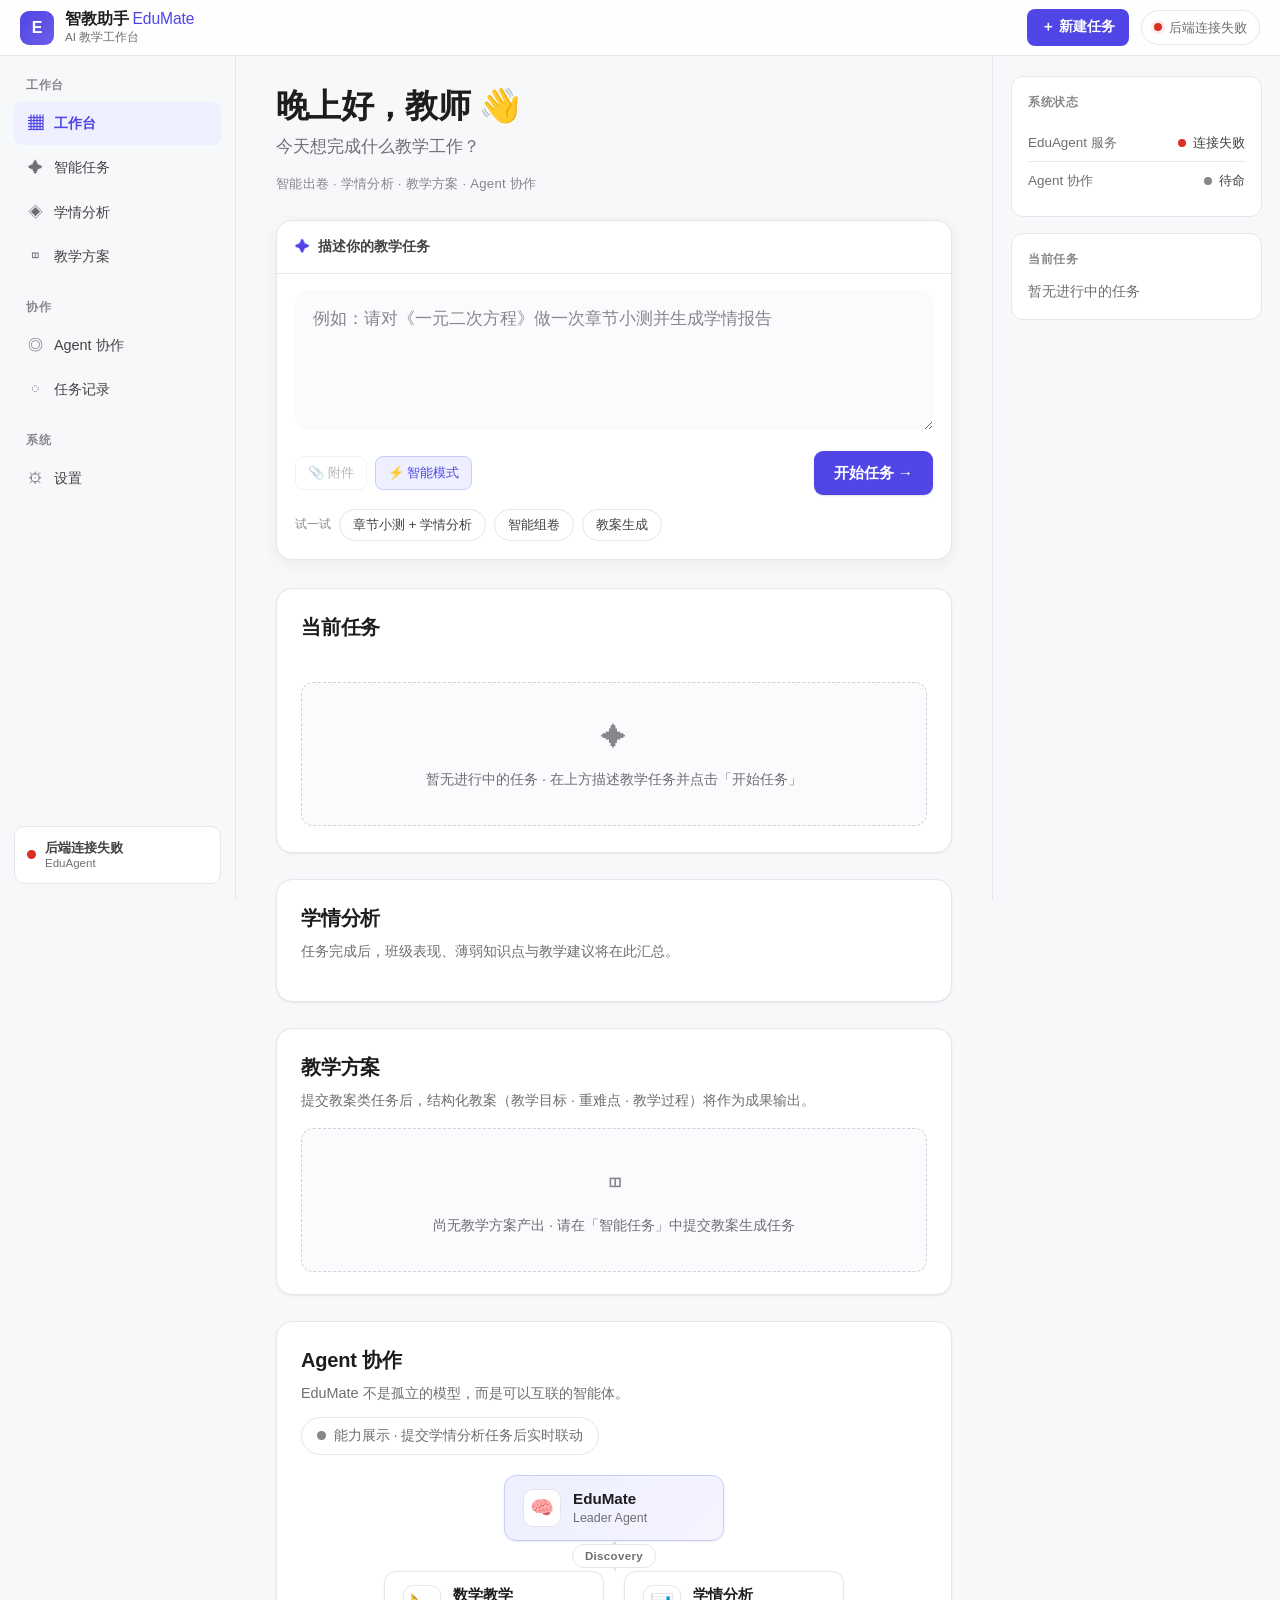
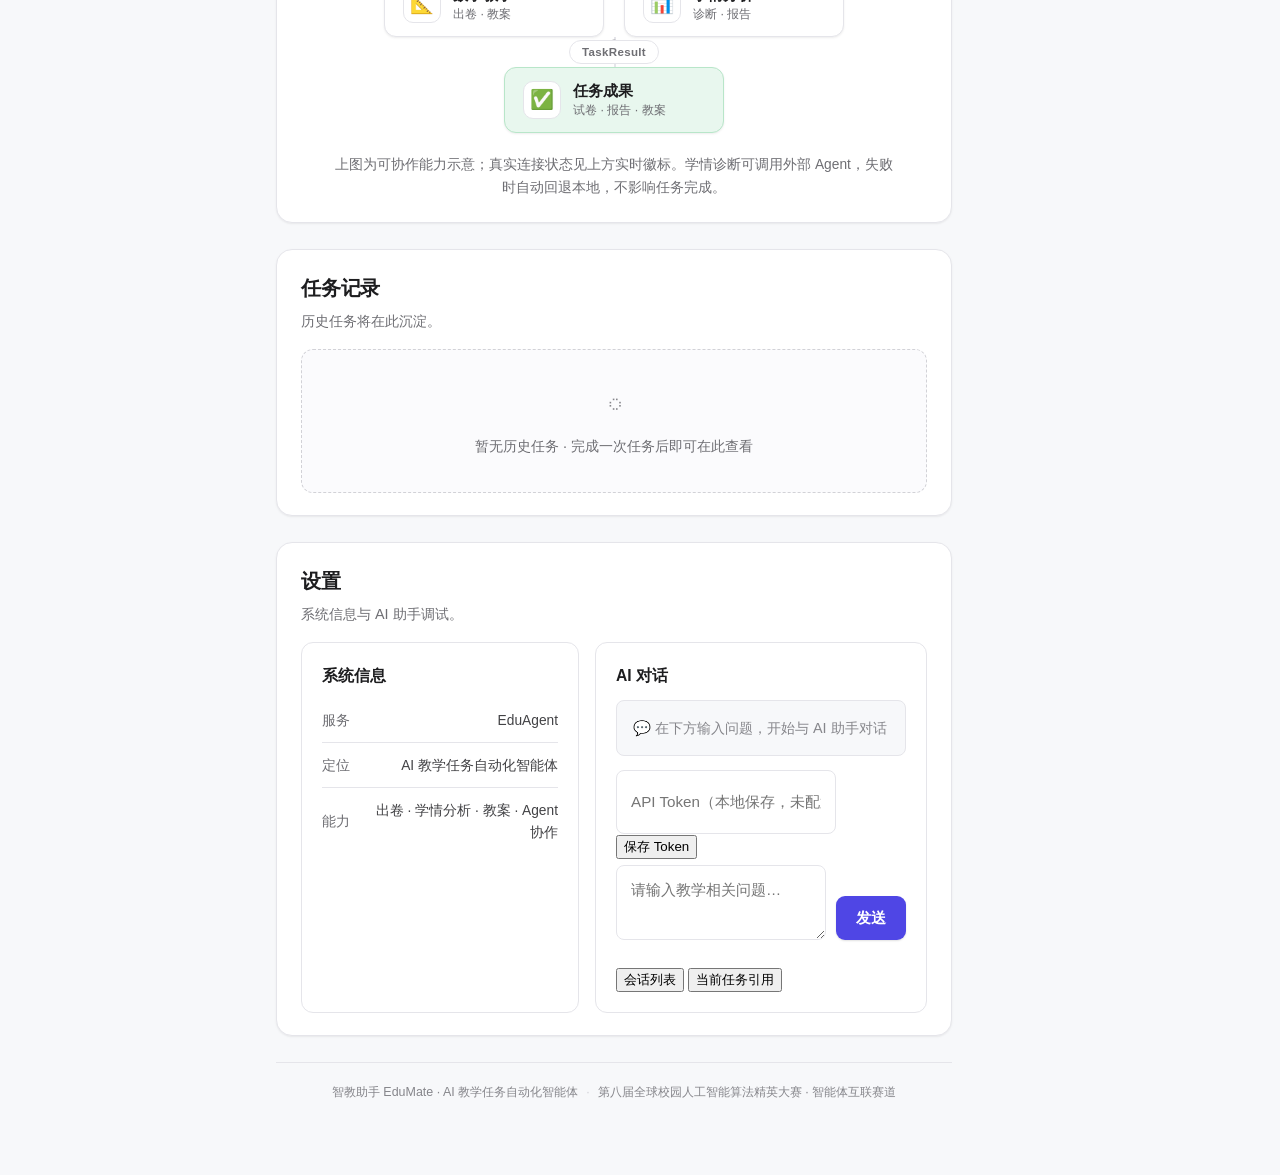
==== commit 41be272c: "feat(phase2-s7): frontend wiring + eval query set + closeout evidence - frontend: unified apiHeaders" ====
--- a/frontend/index.html
+++ b/frontend/index.html
@@ -226,11 +226,27 @@
               <div id="chat-reply" class="chat-reply empty">
                 <span class="chat-placeholder">💬 在下方输入问题，开始与 AI 助手对话</span>
               </div>
+              <div class="token-row" style="margin-bottom:6px">
+                <input id="api-token-input" class="chat-input" style="flex:1" placeholder="API Token（本地保存，未配置时后端 fail-closed）" />
+                <button id="token-save" class="btn-ghost">保存 Token</button>
+              </div>
               <div class="chat-input-row">
                 <textarea id="chat-input" class="chat-input" placeholder="请输入教学相关问题…" rows="2"></textarea>
                 <button id="chat-send" class="btn-primary">发送</button>
               </div>
               <div id="chat-status" class="chat-status muted"></div>
+              <div class="chat-actions">
+                <button id="btn-sessions" class="btn-ghost">会话列表</button>
+                <button id="btn-citations" class="btn-ghost">当前任务引用</button>
+              </div>
+              <div id="sessions-panel" class="aux-panel" style="display:none">
+                <b>会话列表（点击回放）</b>
+                <div id="sessions-body"></div>
+              </div>
+              <div id="citations-panel" class="aux-panel" style="display:none">
+                <b>任务引用（题库/图谱取数溯源，§4.4）</b>
+                <div id="citations-body"></div>
+              </div>
             </div>
           </div>
         </div>
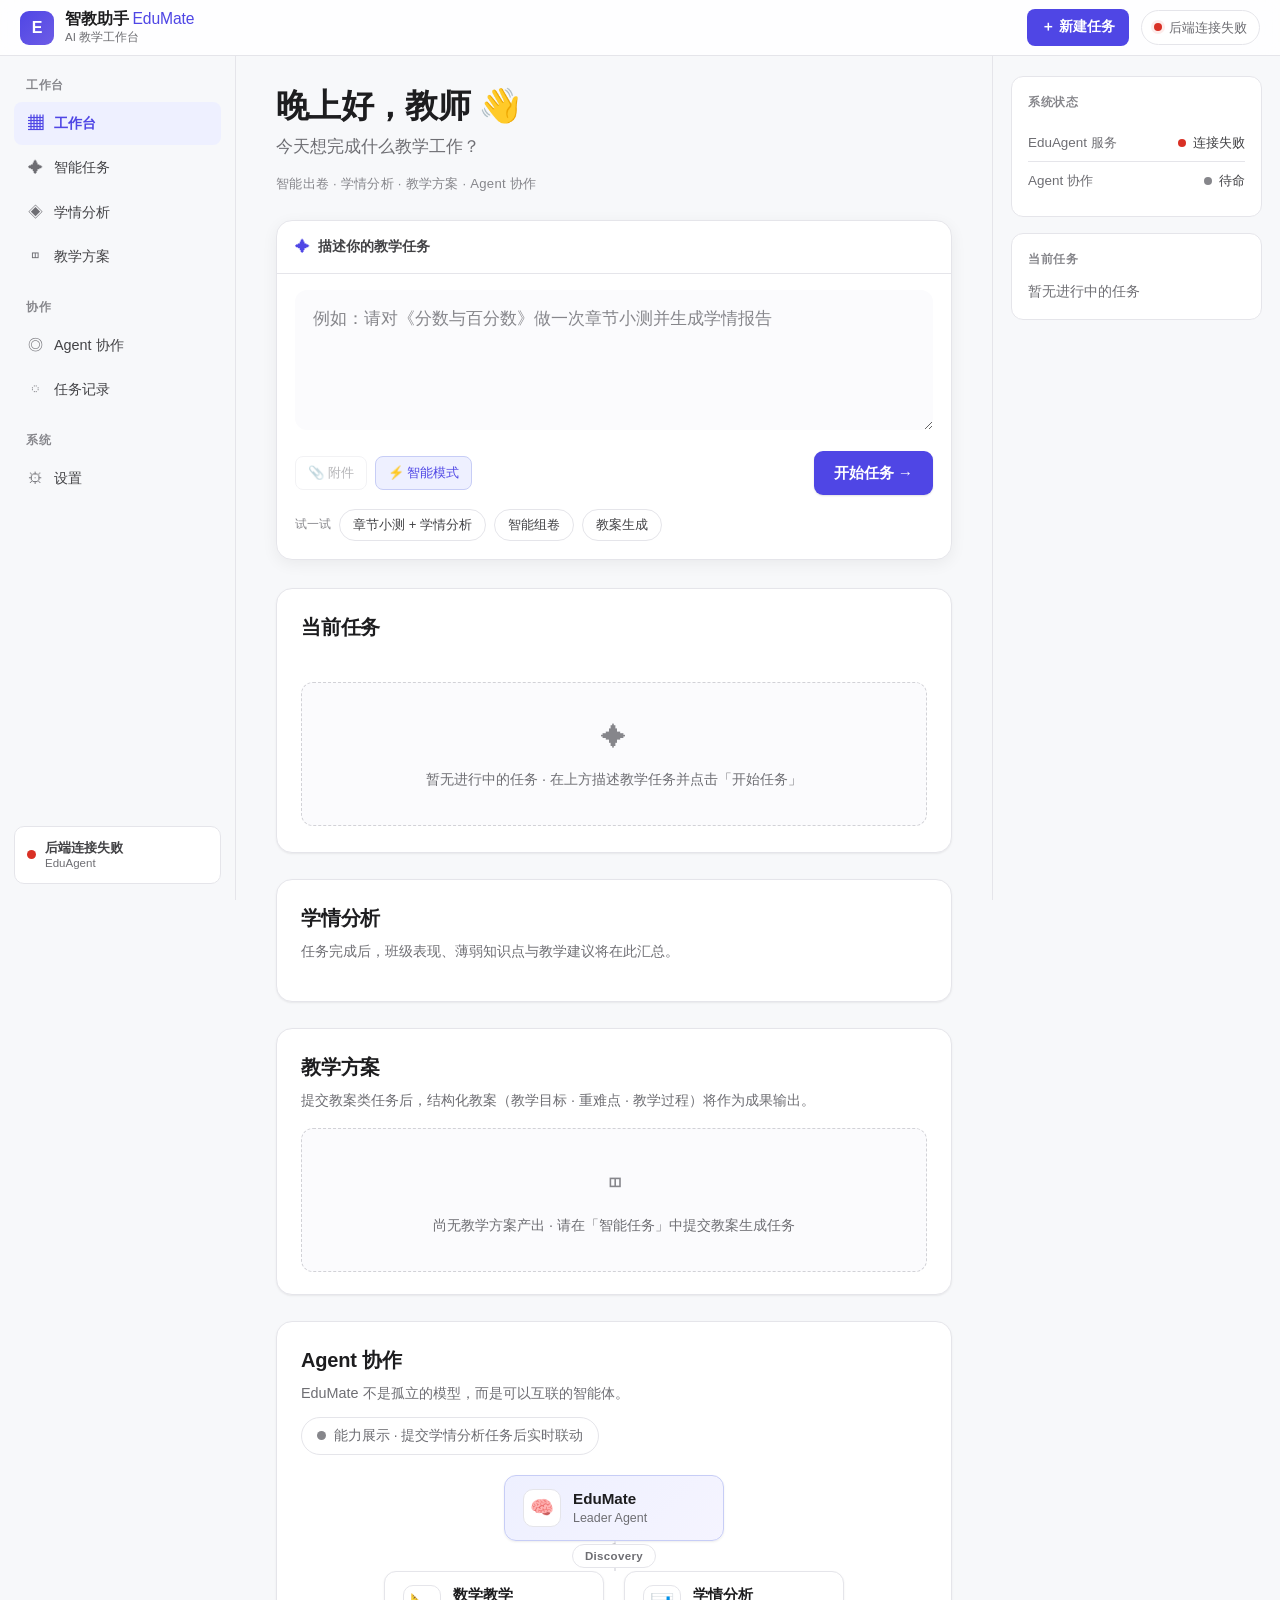
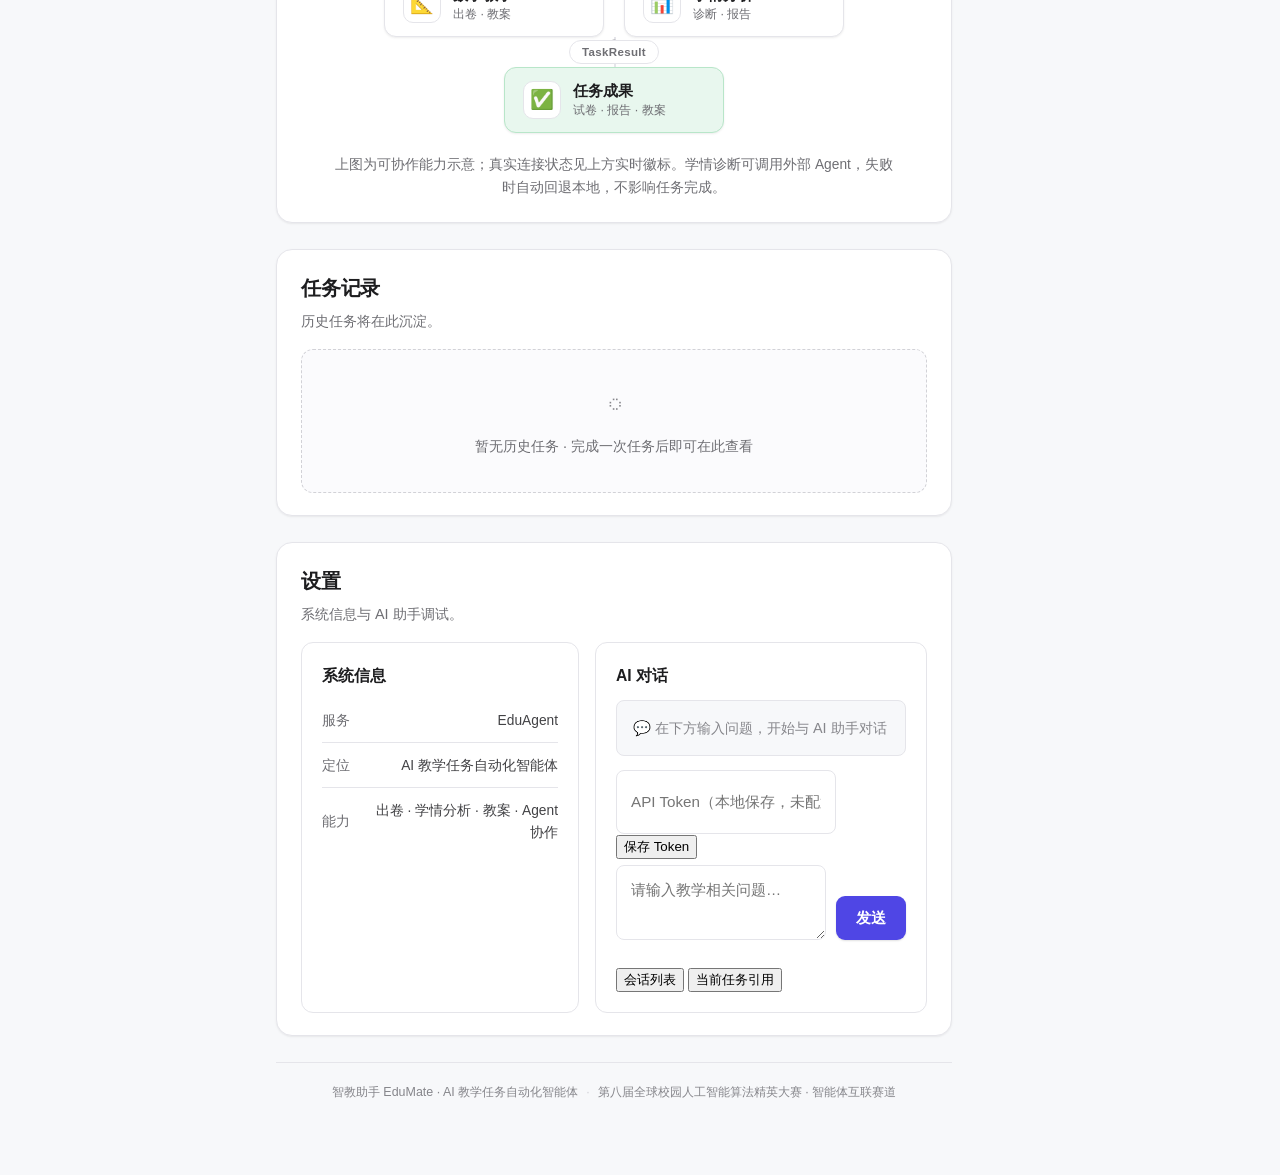
==== commit 5275b0b4: "feat(phase3-s0): close primary-only scope (seed, junior guard, frontend/docs) - switch seed knowledg" ====
--- a/frontend/index.html
+++ b/frontend/index.html
@@ -84,7 +84,7 @@
         </div>
         <div class="composer-body">
           <textarea id="task-input" class="task-input" rows="4"
-            placeholder="例如：请对《一元二次方程》做一次章节小测并生成学情报告"></textarea>
+            placeholder="例如：请对《分数与百分数》做一次章节小测并生成学情报告"></textarea>
           <div class="composer-footer">
             <div class="composer-tools">
               <button type="button" class="tool-btn" disabled>📎 附件</button>
@@ -94,9 +94,9 @@
           </div>
           <div class="composer-examples">
             <span class="example-label">试一试</span>
-            <button type="button" class="example-chip" data-example="请针对《一元二次方程》生成一次章节小测并生成学情分析报告">章节小测 + 学情分析</button>
-            <button type="button" class="example-chip" data-example="帮我智能组一套《一元二次方程》的课堂练习卷">智能组卷</button>
-            <button type="button" class="example-chip" data-example="请为《勾股定理》生成一份教案">教案生成</button>
+            <button type="button" class="example-chip" data-example="请针对《分数与百分数》生成一次章节小测并生成学情分析报告">章节小测 + 学情分析</button>
+            <button type="button" class="example-chip" data-example="帮我智能组一套《分数应用题》的课堂练习卷">智能组卷</button>
+            <button type="button" class="example-chip" data-example="请为《圆的面积》生成一份教案">教案生成</button>
           </div>
         </div>
       </section>
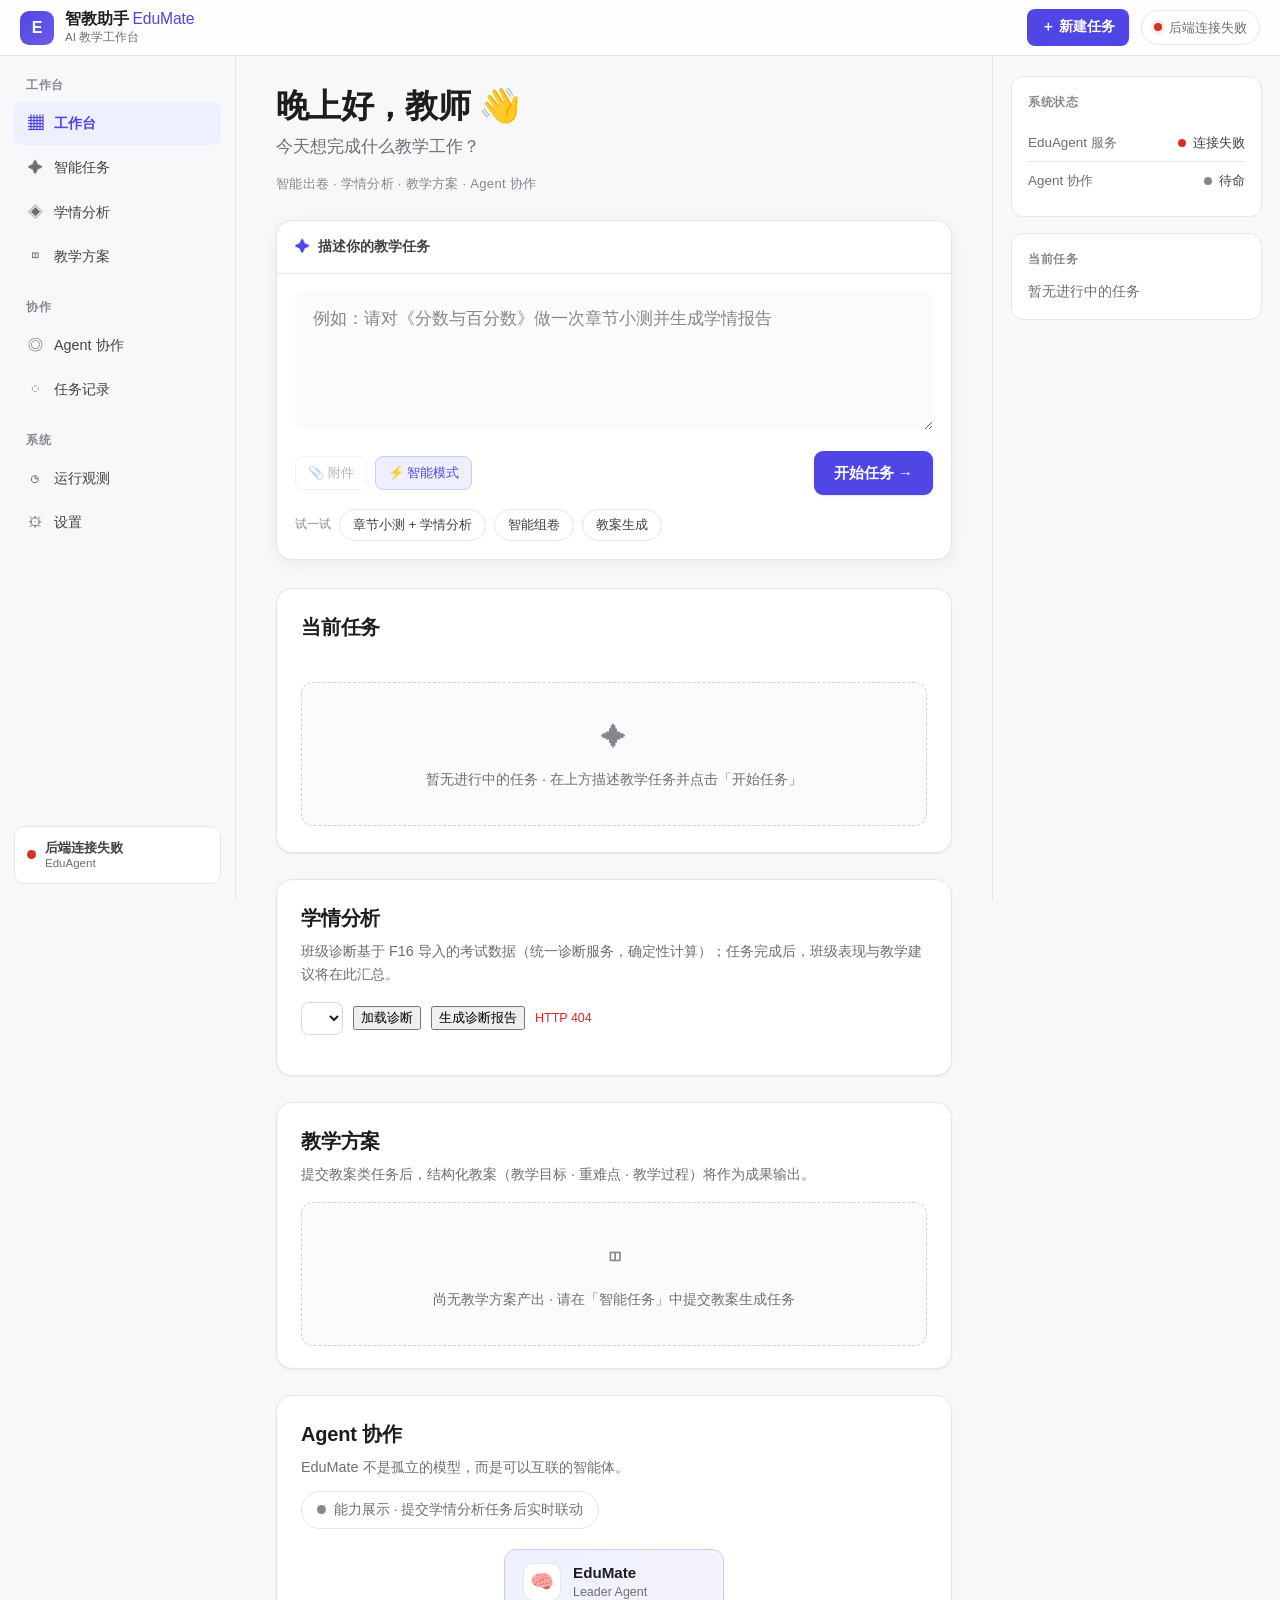
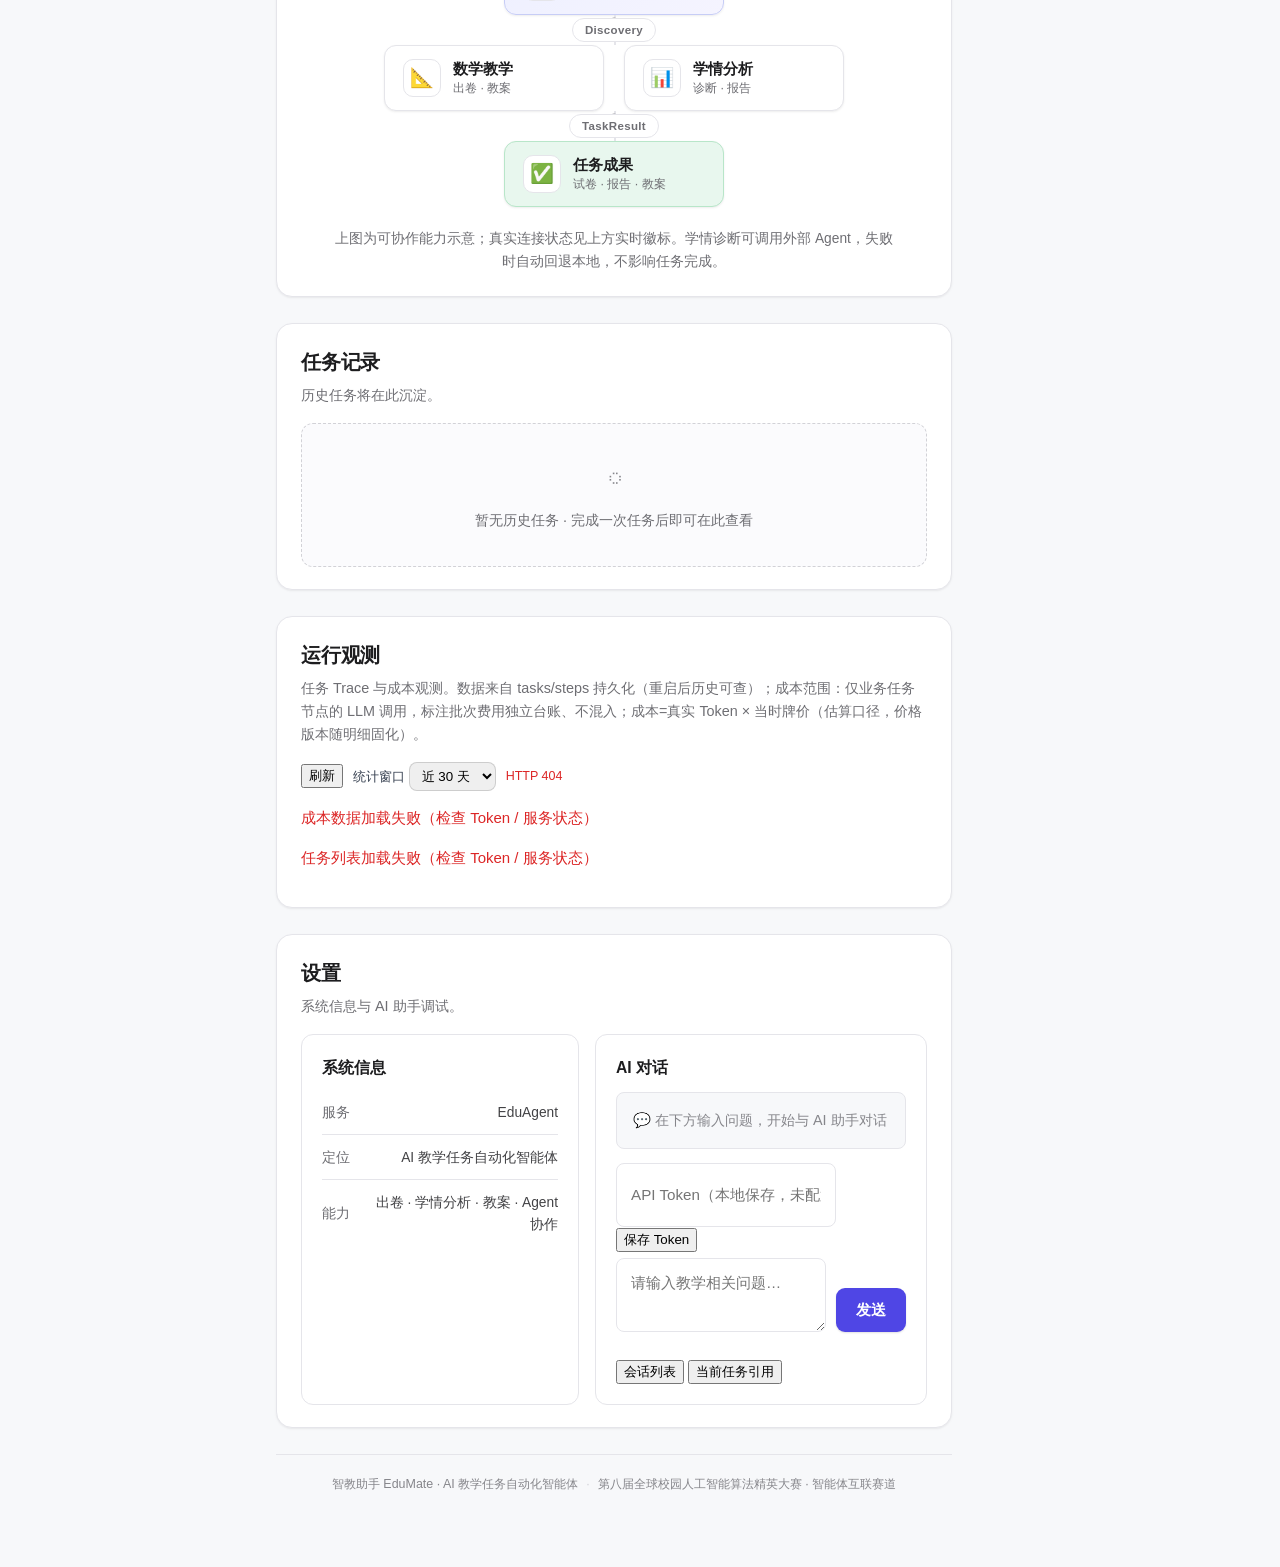
==== commit 91954e0b: "feat(phase3-s5): diagnosis PDF + frontend diagnosis/observability pages - diagnosis_pdf: renders uni" ====
--- a/frontend/index.html
+++ b/frontend/index.html
@@ -53,6 +53,9 @@
         </a>
 
         <div class="nav-group-label">系统</div>
+        <a class="nav-item" href="#observe">
+          <span class="nav-ic">◷</span><span>运行观测</span>
+        </a>
         <a class="nav-item" href="#settings">
           <span class="nav-ic">⚙</span><span>设置</span>
         </a>
@@ -127,8 +130,20 @@
       <section id="analysis" class="panel">
         <div class="panel-head">
           <h2>学情分析</h2>
-          <p class="panel-desc">任务完成后，班级表现、薄弱知识点与教学建议将在此汇总。</p>
-        </div>
+          <p class="panel-desc">班级诊断基于 F16 导入的考试数据（统一诊断服务，确定性计算）；任务完成后，班级表现与教学建议将在此汇总。</p>
+        </div>
+
+        <!-- S5：班级诊断（数据全部来自 /api/diagnosis，前端不重复计算） -->
+        <div class="diag-panel">
+          <div class="diag-toolbar">
+            <select id="diag-class" class="diag-select" aria-label="选择班级"></select>
+            <button id="diag-load" class="btn-ghost" type="button">加载诊断</button>
+            <button id="diag-report" class="btn-ghost" type="button">生成诊断报告</button>
+            <span id="diag-status" class="diag-status"></span>
+          </div>
+          <div id="diag-content"></div>
+        </div>
+
         <div id="task-result" class="task-result"></div>
         <div id="task-artifacts" class="task-artifacts"></div>
       </section>
@@ -191,6 +206,28 @@
           <span class="empty-icon">◌</span>
           <p>暂无历史任务 · 完成一次任务后即可在此查看</p>
         </div>
+      </section>
+
+      <!-- 运行观测（Phase 3 / S5：Trace + 成本，数据来自 S4 真实 API） -->
+      <section id="observe" class="panel">
+        <div class="panel-head">
+          <h2>运行观测</h2>
+          <p class="panel-desc">任务 Trace 与成本观测。数据来自 tasks/steps 持久化（重启后历史可查）；成本范围：仅业务任务节点的 LLM 调用，标注批次费用独立台账、不混入；成本=真实 Token × 当时牌价（估算口径，价格版本随明细固化）。</p>
+        </div>
+        <div class="obs-toolbar">
+          <button id="obs-refresh" class="btn-ghost" type="button">刷新</button>
+          <label class="obs-days">统计窗口
+            <select id="obs-days">
+              <option value="7">近 7 天</option>
+              <option value="30" selected>近 30 天</option>
+              <option value="90">近 90 天</option>
+            </select>
+          </label>
+          <span id="obs-status" class="diag-status"></span>
+        </div>
+        <div id="obs-cost" class="obs-cost"></div>
+        <div id="obs-tasks" class="obs-tasks"></div>
+        <div id="obs-trace" class="obs-trace"></div>
       </section>
 
       <!-- 设置 / 系统 + AI 对话 -->
--- a/frontend/style.css
+++ b/frontend/style.css
@@ -1644,3 +1644,80 @@
   }
   html { scroll-behavior: auto; }
 }
+
+/* ===== Phase 3 / S5：班级诊断 + 运行观测 ===== */
+.diag-panel { margin-bottom: 18px; }
+.diag-toolbar { display: flex; gap: 10px; align-items: center; flex-wrap: wrap; margin-bottom: 12px; }
+.diag-select {
+  padding: 7px 10px; border: 1px solid rgba(0,0,0,.14); border-radius: 8px;
+  background: #fff; font-size: 13px; max-width: 340px; color: #1d1d1f;
+}
+.diag-status { font-size: 12.5px; color: var(--muted); }
+.diag-status.diag-err, .diag-err { color: #dc2626; }
+.diag-scope { font-size: 13px; color: #374151; margin-bottom: 10px; }
+.demo-badge {
+  display: inline-block; background: #fef3c7; color: #92400e;
+  border: 1px solid #fcd34d; border-radius: 6px; padding: 1px 6px; font-size: 11.5px;
+}
+.diag-state-cards { display: grid; grid-template-columns: repeat(4, 1fr); gap: 10px; margin: 10px 0 16px; }
+.state-card { border-radius: 10px; padding: 10px 12px; text-align: center; border: 1px solid rgba(0,0,0,.08); background: #fafafa; }
+.state-card b { display: block; font-size: 22px; }
+.state-card span { font-size: 12px; color: var(--muted); }
+.state-card.st-weak b { color: #dc2626; }
+.state-card.st-insuf b { color: #d97706; }
+.state-card.st-normal b { color: #16a34a; }
+.state-card.st-nocov b { color: #6b7280; }
+.state-chip { display: inline-block; border-radius: 999px; padding: 1px 8px; font-size: 11.5px; border: 1px solid transparent; white-space: nowrap; }
+.st-weak { color: #dc2626; background: #fee2e2; border-color: #fca5a5; }
+.st-insuf { color: #d97706; background: #fef3c7; border-color: #fcd34d; }
+.st-normal { color: #16a34a; background: #dcfce7; border-color: #86efac; }
+.st-nocov { color: #6b7280; background: #f3f4f6; border-color: #d1d5db; }
+.conf-chip { display: inline-block; border-radius: 999px; padding: 1px 8px; font-size: 11.5px; margin-left: 6px; white-space: nowrap; }
+.conf-high { color: #16a34a; background: #dcfce7; }
+.conf-mid { color: #2563eb; background: #dbeafe; }
+.conf-low { color: #dc2626; background: #fee2e2; }
+.diag-h { font-size: 15px; margin: 18px 0 8px; }
+.diag-table { width: 100%; border-collapse: collapse; font-size: 12.5px; margin: 6px 0 12px; }
+.diag-table th, .diag-table td { border: 1px solid rgba(0,0,0,.09); padding: 5px 8px; text-align: left; vertical-align: top; }
+.diag-table th { background: #f3f4f6; font-weight: 600; }
+.diag-table td.stem { max-width: 420px; }
+.chain-card { border: 1px solid rgba(0,0,0,.08); border-left: 4px solid #2563eb; border-radius: 10px; padding: 10px 14px; margin-bottom: 10px; background: #fff; }
+.chain-head { font-size: 14px; margin-bottom: 4px; }
+.chain-path { font-size: 13px; color: #374151; margin-bottom: 4px; }
+.chain-meta { font-size: 12px; color: var(--muted); margin-bottom: 4px; }
+.diag-warn { font-size: 12px; color: #92400e; background: #fffbeb; border: 1px solid #fde68a; border-radius: 8px; padding: 6px 10px; margin: 6px 0; }
+.diag-blocked { font-size: 12px; color: #991b1b; background: #fef2f2; border: 1px solid #fecaca; border-radius: 8px; padding: 6px 10px; margin: 6px 0; }
+.diag-note { font-size: 12px; color: var(--muted); margin: 4px 0; }
+.chain-ev summary, .nocov summary { cursor: pointer; font-size: 12.5px; color: #2563eb; }
+.chain-ev ul { margin: 6px 0 0 18px; font-size: 12px; color: #374151; }
+.rec-group { border: 1px solid rgba(0,0,0,.08); border-radius: 10px; padding: 10px 14px; margin-bottom: 10px; }
+.rec-head { font-size: 13.5px; margin-bottom: 4px; }
+.diag-report-result { border: 1px solid rgba(0,0,0,.08); border-radius: 10px; padding: 10px 14px; background: #f9fafb; }
+.diag-arts { display: flex; gap: 8px; flex-wrap: wrap; margin-bottom: 8px; }
+.usage-badge { display: inline-block; border-radius: 999px; padding: 1px 8px; font-size: 11px; border: 1px solid transparent; white-space: nowrap; }
+.badge-ok { color: #16a34a; background: #dcfce7; border-color: #86efac; }
+.badge-warn { color: #d97706; background: #fef3c7; border-color: #fcd34d; }
+.badge-bad { color: #dc2626; background: #fee2e2; border-color: #fca5a5; }
+.badge-muted { color: #6b7280; background: #f3f4f6; border-color: #d1d5db; }
+/* 运行观测 */
+.obs-toolbar { display: flex; gap: 10px; align-items: center; margin-bottom: 12px; flex-wrap: wrap; }
+.obs-days { font-size: 13px; color: #374151; }
+.obs-days select { padding: 5px 8px; border-radius: 8px; border: 1px solid rgba(0,0,0,.14); }
+.obs-cost { margin-bottom: 16px; }
+.obs-cards { display: grid; grid-template-columns: repeat(5, 1fr); gap: 10px; margin: 8px 0; }
+.obs-card { border: 1px solid rgba(0,0,0,.08); border-radius: 10px; background: #fafafa; padding: 10px; text-align: center; }
+.obs-card b { display: block; font-size: 17px; color: #111827; }
+.obs-card span { font-size: 11.5px; color: var(--muted); }
+.obs-note { font-size: 12px; color: var(--muted); margin: 6px 0 10px; }
+.obs-task-row { cursor: pointer; }
+.obs-task-row:hover { background: #eff6ff; }
+.trace-head { display: flex; gap: 14px; flex-wrap: wrap; font-size: 12.5px; color: #374151; margin-bottom: 10px; align-items: center; }
+.trace-step { border: 1px solid rgba(0,0,0,.08); border-radius: 8px; margin-bottom: 6px; background: #fff; }
+.trace-step summary { cursor: pointer; padding: 8px 12px; display: flex; gap: 10px; align-items: center; flex-wrap: wrap; font-size: 13px; }
+.trace-body { padding: 4px 12px 10px; border-top: 1px dashed rgba(0,0,0,.1); }
+.trace-calls { font-size: 11.5px; }
+.step-status { border-radius: 999px; padding: 1px 8px; font-size: 11px; }
+@media (max-width: 900px) {
+  .diag-state-cards { grid-template-columns: repeat(2, 1fr); }
+  .obs-cards { grid-template-columns: repeat(2, 1fr); }
+}
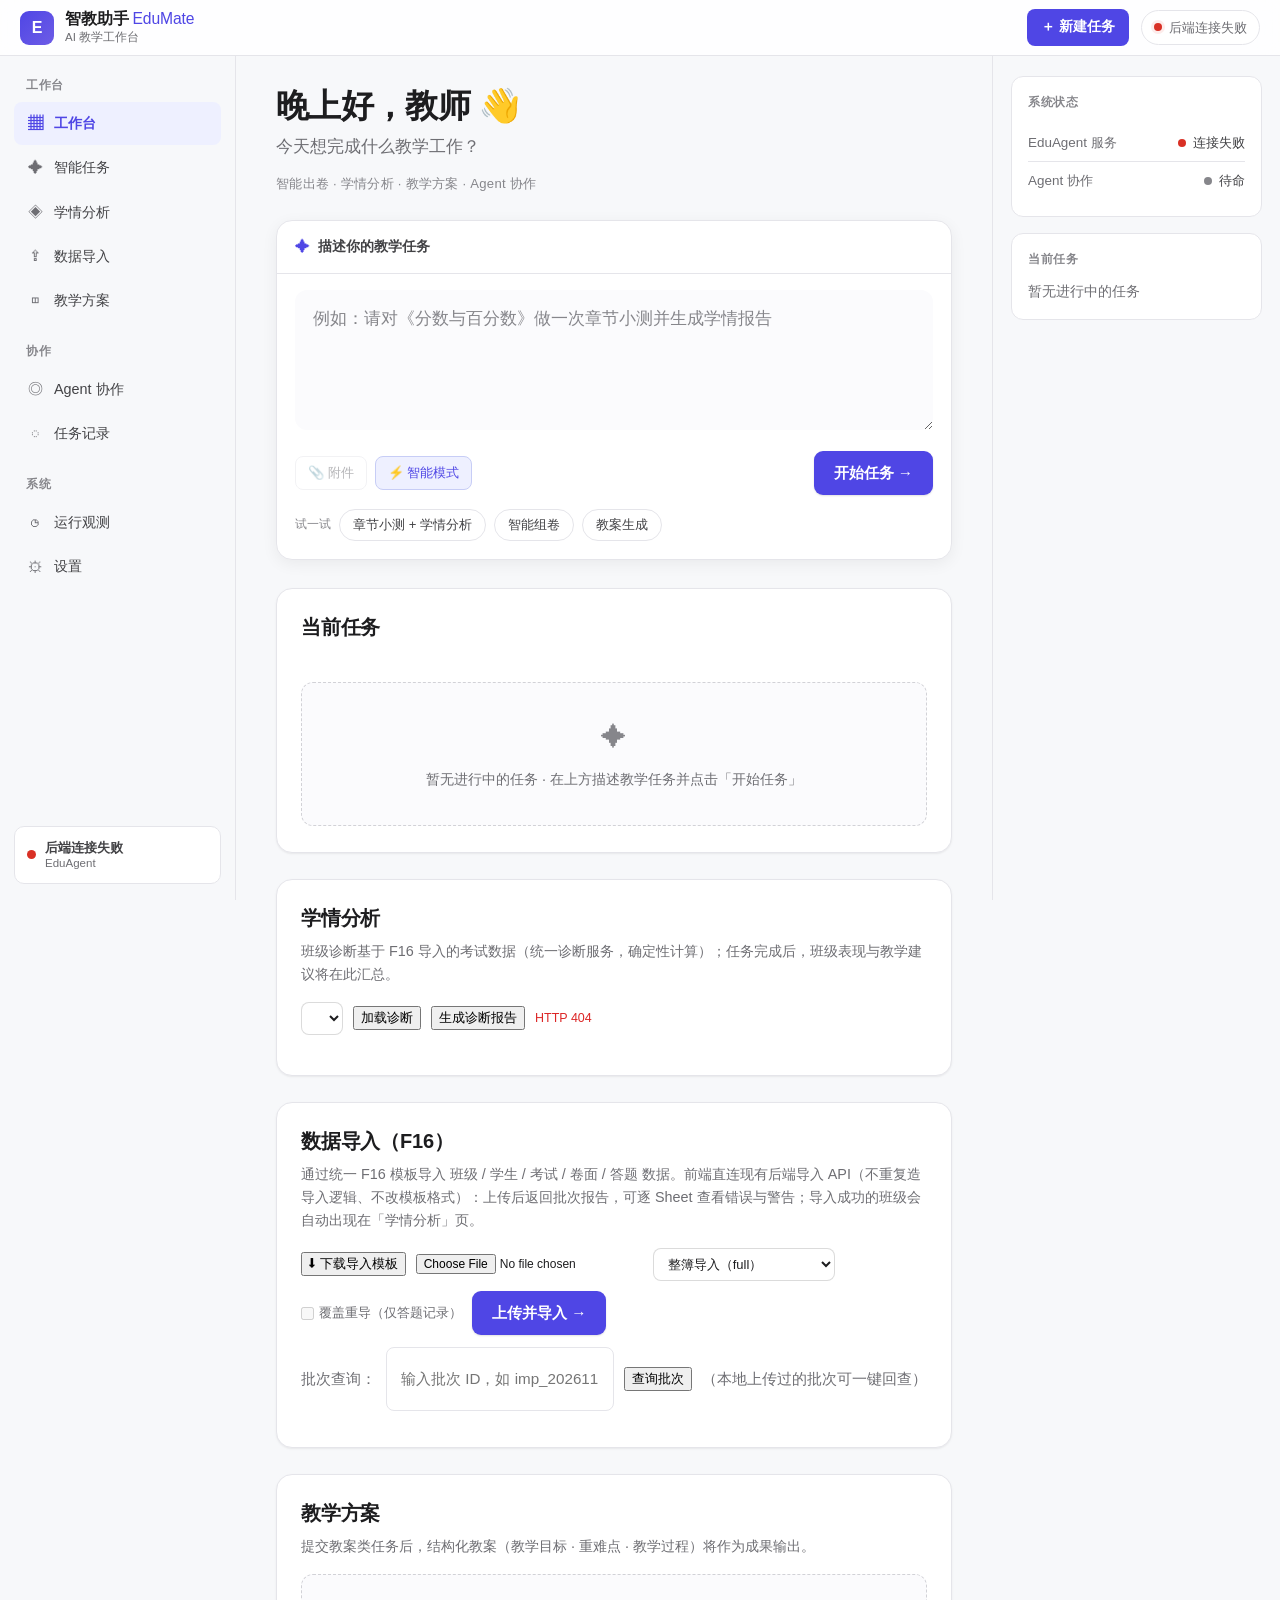
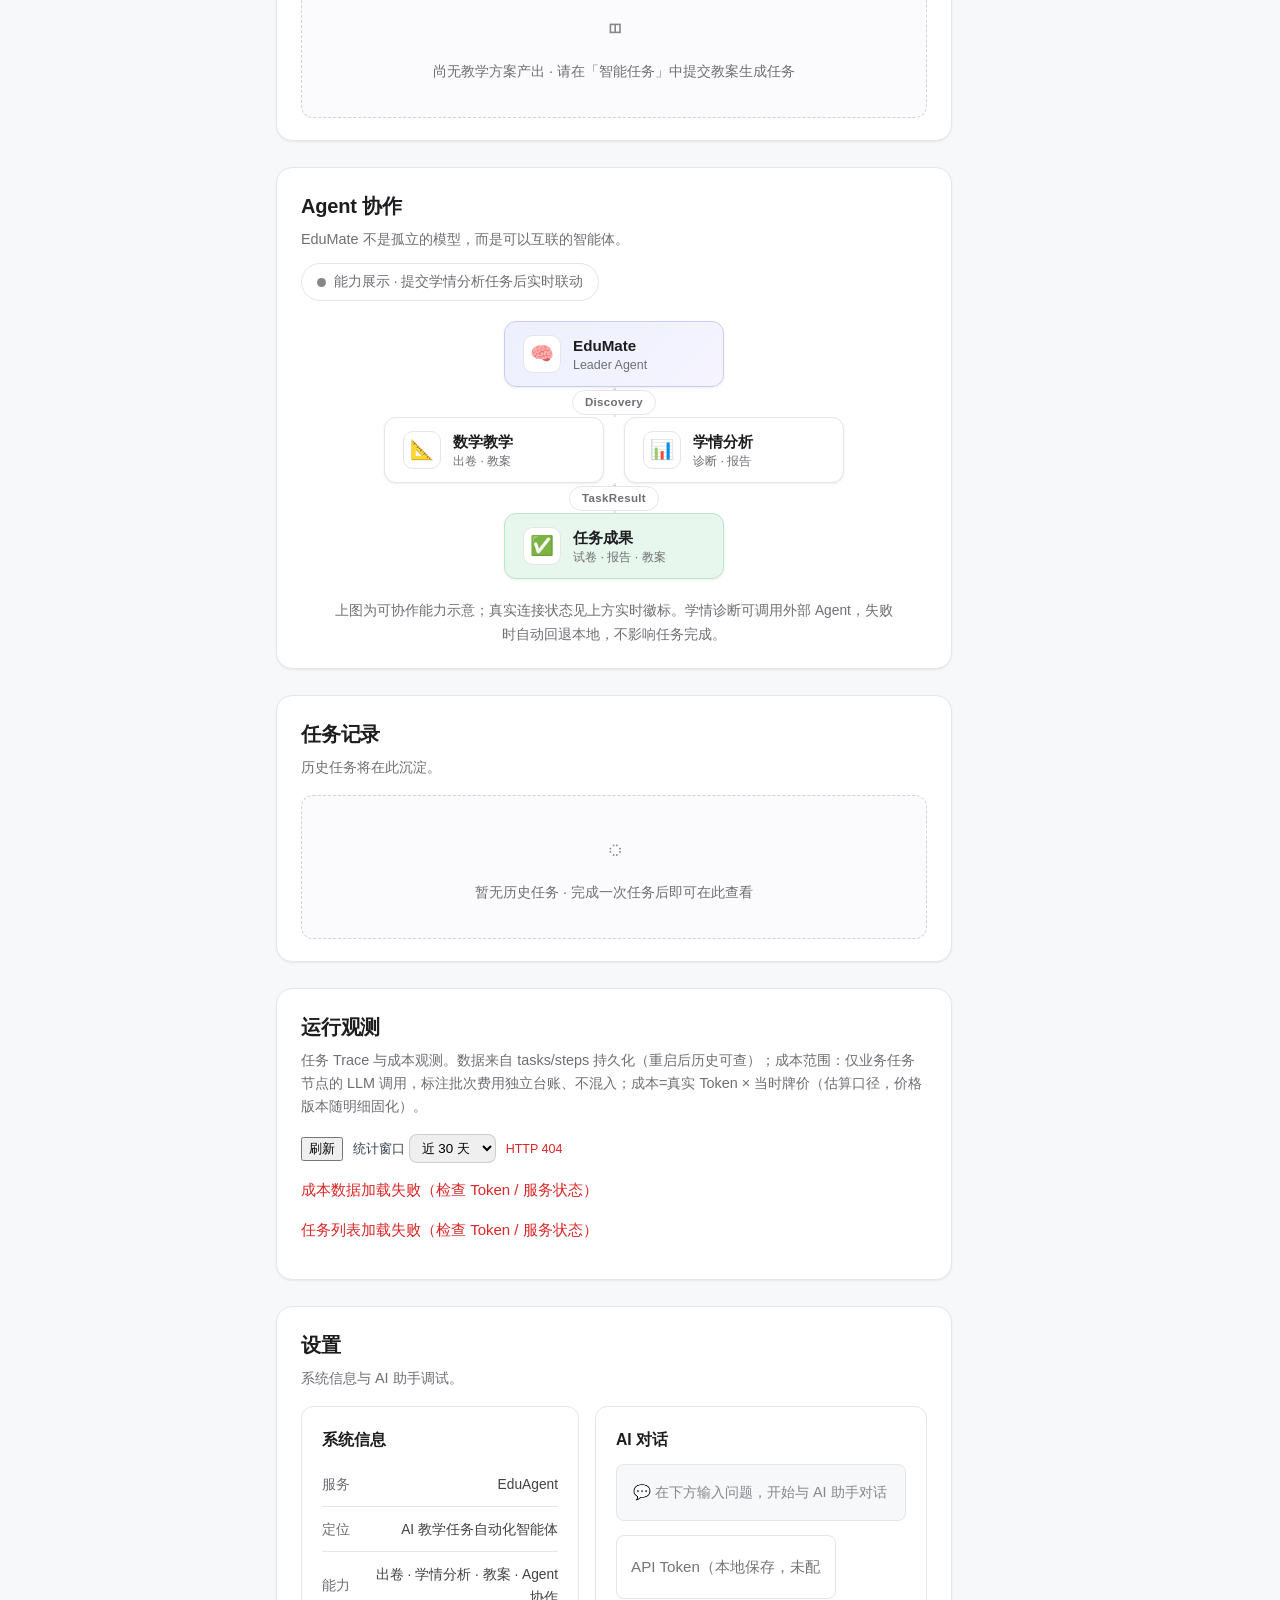
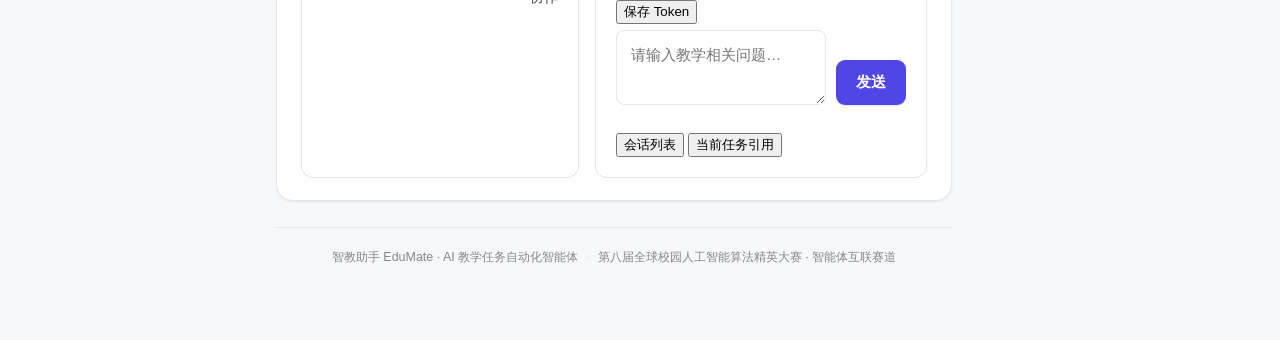
==== commit 319fd784: "feat(f16): 前端 F16 导入页 + 端到端验收（S6 前置任务） - 前端新增「数据导入」页：模板下载 / 文件上传（kind+force）/ 批次状态查询 /   逐 Sheet 错误报" ====
--- a/frontend/index.html
+++ b/frontend/index.html
@@ -40,6 +40,9 @@
         <a class="nav-item" href="#analysis">
           <span class="nav-ic">◈</span><span>学情分析</span>
         </a>
+        <a class="nav-item" href="#import">
+          <span class="nav-ic">⇪</span><span>数据导入</span>
+        </a>
         <a class="nav-item" href="#lesson">
           <span class="nav-ic">◫</span><span>教学方案</span>
         </a>
@@ -146,6 +149,39 @@
 
         <div id="task-result" class="task-result"></div>
         <div id="task-artifacts" class="task-artifacts"></div>
+      </section>
+
+      <!-- F16 数据导入（复用后端导入 API：模板下载 / 文件上传 / 批次状态 / 逐 Sheet 错误报告） -->
+      <section id="import" class="panel">
+        <div class="panel-head">
+          <h2>数据导入（F16）</h2>
+          <p class="panel-desc">通过统一 F16 模板导入 班级 / 学生 / 考试 / 卷面 / 答题 数据。前端直连现有后端导入 API（不重复造导入逻辑、不改模板格式）：上传后返回批次报告，可逐 Sheet 查看错误与警告；导入成功的班级会自动出现在「学情分析」页。</p>
+        </div>
+
+        <div class="imp-toolbar">
+          <button id="imp-template" class="btn-ghost" type="button">⬇ 下载导入模板</button>
+          <input id="imp-file" class="imp-file" type="file"
+            accept=".xlsx,application/vnd.openxmlformats-officedocument.spreadsheetml.sheet" />
+          <select id="imp-kind" class="diag-select" aria-label="导入类型">
+            <option value="full" selected>整簿导入（full）</option>
+            <option value="classes">仅班级（classes）</option>
+            <option value="students">仅学生（students）</option>
+            <option value="exam">仅考试/卷面（exam）</option>
+            <option value="answers">仅答题记录（answers）</option>
+          </select>
+          <label class="imp-force"><input id="imp-force" type="checkbox" disabled /> 覆盖重导（仅答题记录）</label>
+          <button id="imp-upload" class="btn-primary" type="button">上传并导入 →</button>
+          <span id="imp-status" class="diag-status"></span>
+        </div>
+
+        <div class="imp-batch-row">
+          <span class="muted">批次查询：</span>
+          <input id="imp-batch-id" class="chat-input" placeholder="输入批次 ID，如 imp_20261117xxxxxx" />
+          <button id="imp-query" class="btn-ghost" type="button">查询批次</button>
+          <span id="imp-recent" class="imp-recent"></span>
+        </div>
+
+        <div id="imp-report"></div>
       </section>
 
       <!-- 教学方案 -->
--- a/frontend/style.css
+++ b/frontend/style.css
@@ -1721,3 +1721,22 @@
   .diag-state-cards { grid-template-columns: repeat(2, 1fr); }
   .obs-cards { grid-template-columns: repeat(2, 1fr); }
 }
+
+/* ===== 数据导入页（F16，复用后端导入 API） ===== */
+.imp-toolbar { display: flex; gap: 10px; align-items: center; margin-bottom: 12px; flex-wrap: wrap; }
+.imp-file { max-width: 280px; font-size: 12px; }
+.imp-force { display: flex; align-items: center; gap: 5px; font-size: 12.5px; color: var(--muted); white-space: nowrap; }
+.imp-force input { margin: 0; }
+.imp-batch-row { display: flex; gap: 10px; align-items: center; margin-bottom: 14px; flex-wrap: wrap; }
+.imp-batch-row .chat-input { flex: 1 1 220px; max-width: 380px; }
+.imp-recent { display: flex; gap: 8px; flex-wrap: wrap; align-items: center; }
+.imp-chip { font-size: 11.5px; color: #1d4ed8; background: #eff6ff; border: 1px solid #bfdbfe; border-radius: 999px; padding: 1px 10px; text-decoration: none; white-space: nowrap; }
+.imp-chip:hover { background: #dbeafe; }
+.imp-meta { display: flex; gap: 14px; align-items: center; flex-wrap: wrap; font-size: 12.5px; color: #374151; margin: 4px 0 10px; }
+.imp-sheet { margin: 6px 0 14px; }
+.imp-sheet-block { margin: 6px 0 10px; }
+.imp-sheet-block > b { font-size: 12.5px; color: #374151; }
+.imp-issue-table { font-size: 12px; }
+.imp-issue-error td:last-child { color: #b91c1c; }
+.imp-issue-warning td:last-child { color: #92400e; }
+.imp-fatal { font-size: 12.5px; color: #991b1b; background: #fef2f2; border: 1px solid #fecaca; border-radius: 8px; padding: 6px 10px; margin: 8px 0; }
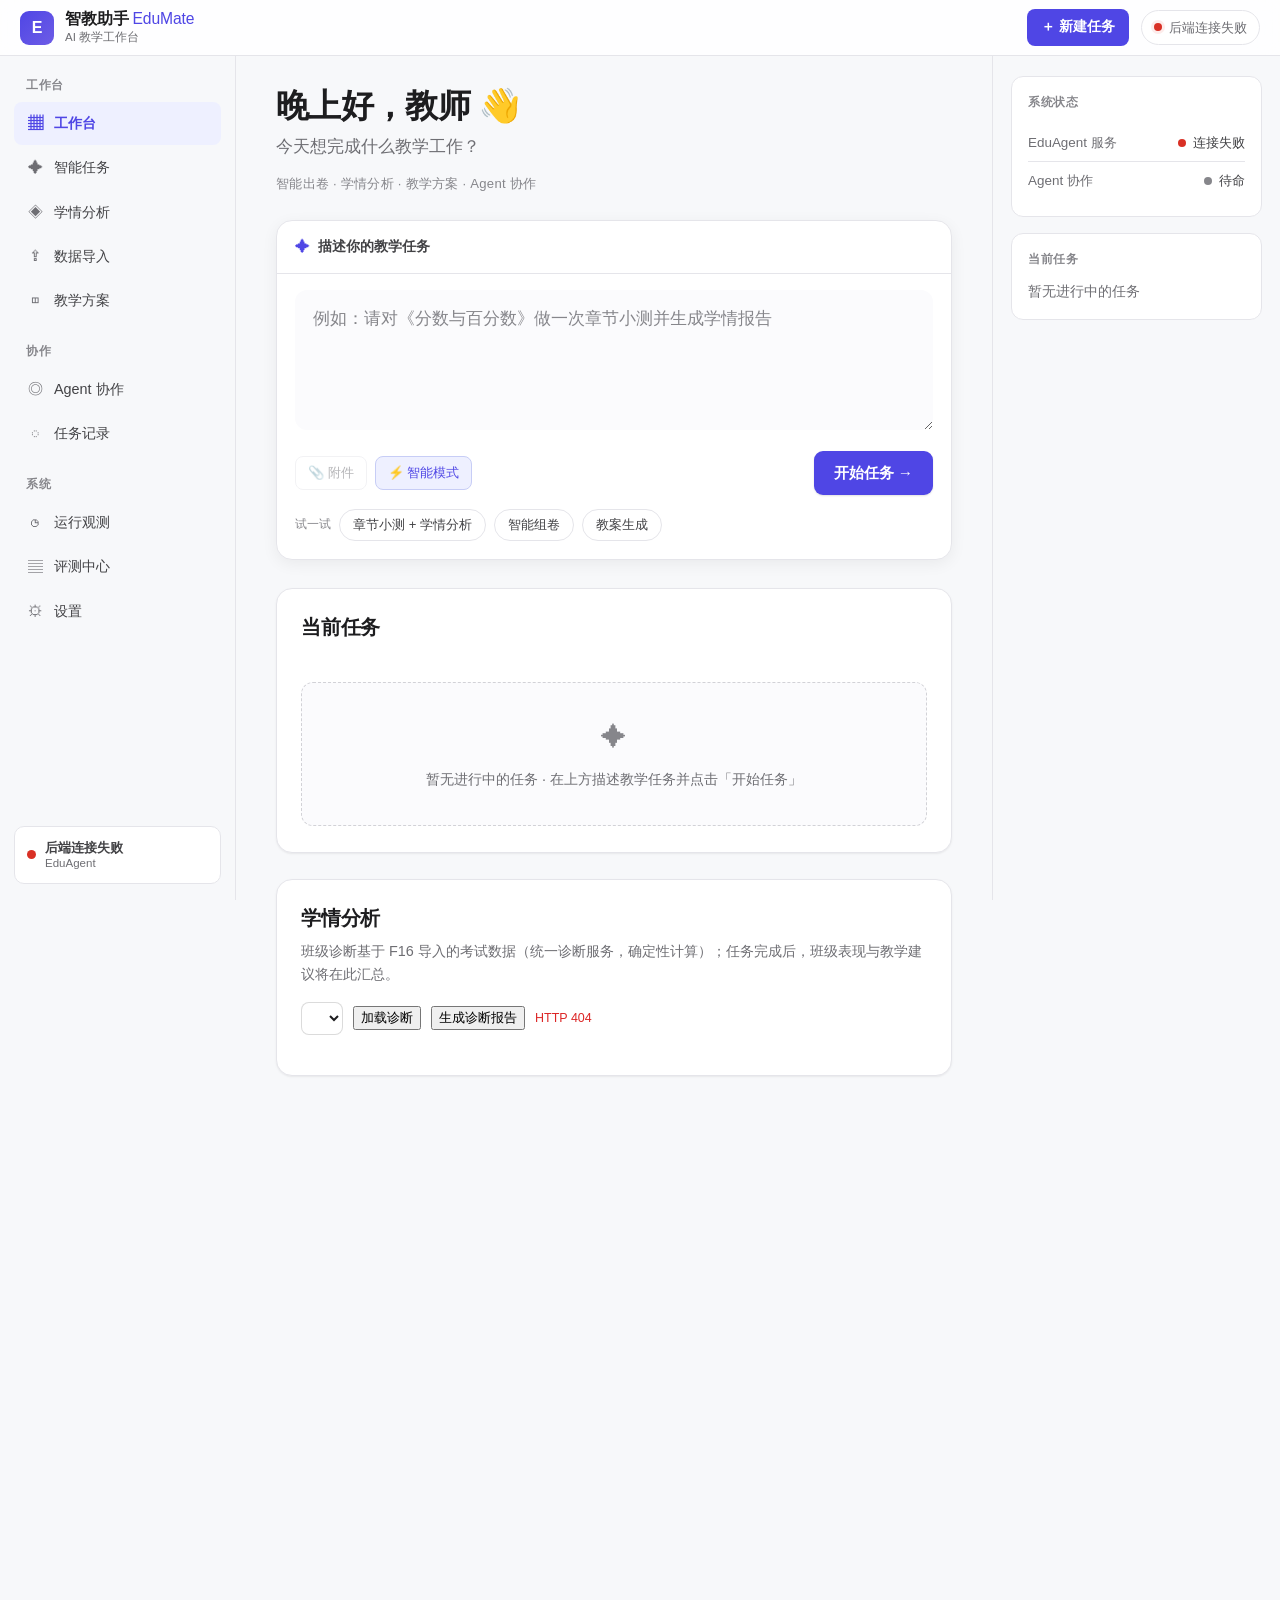
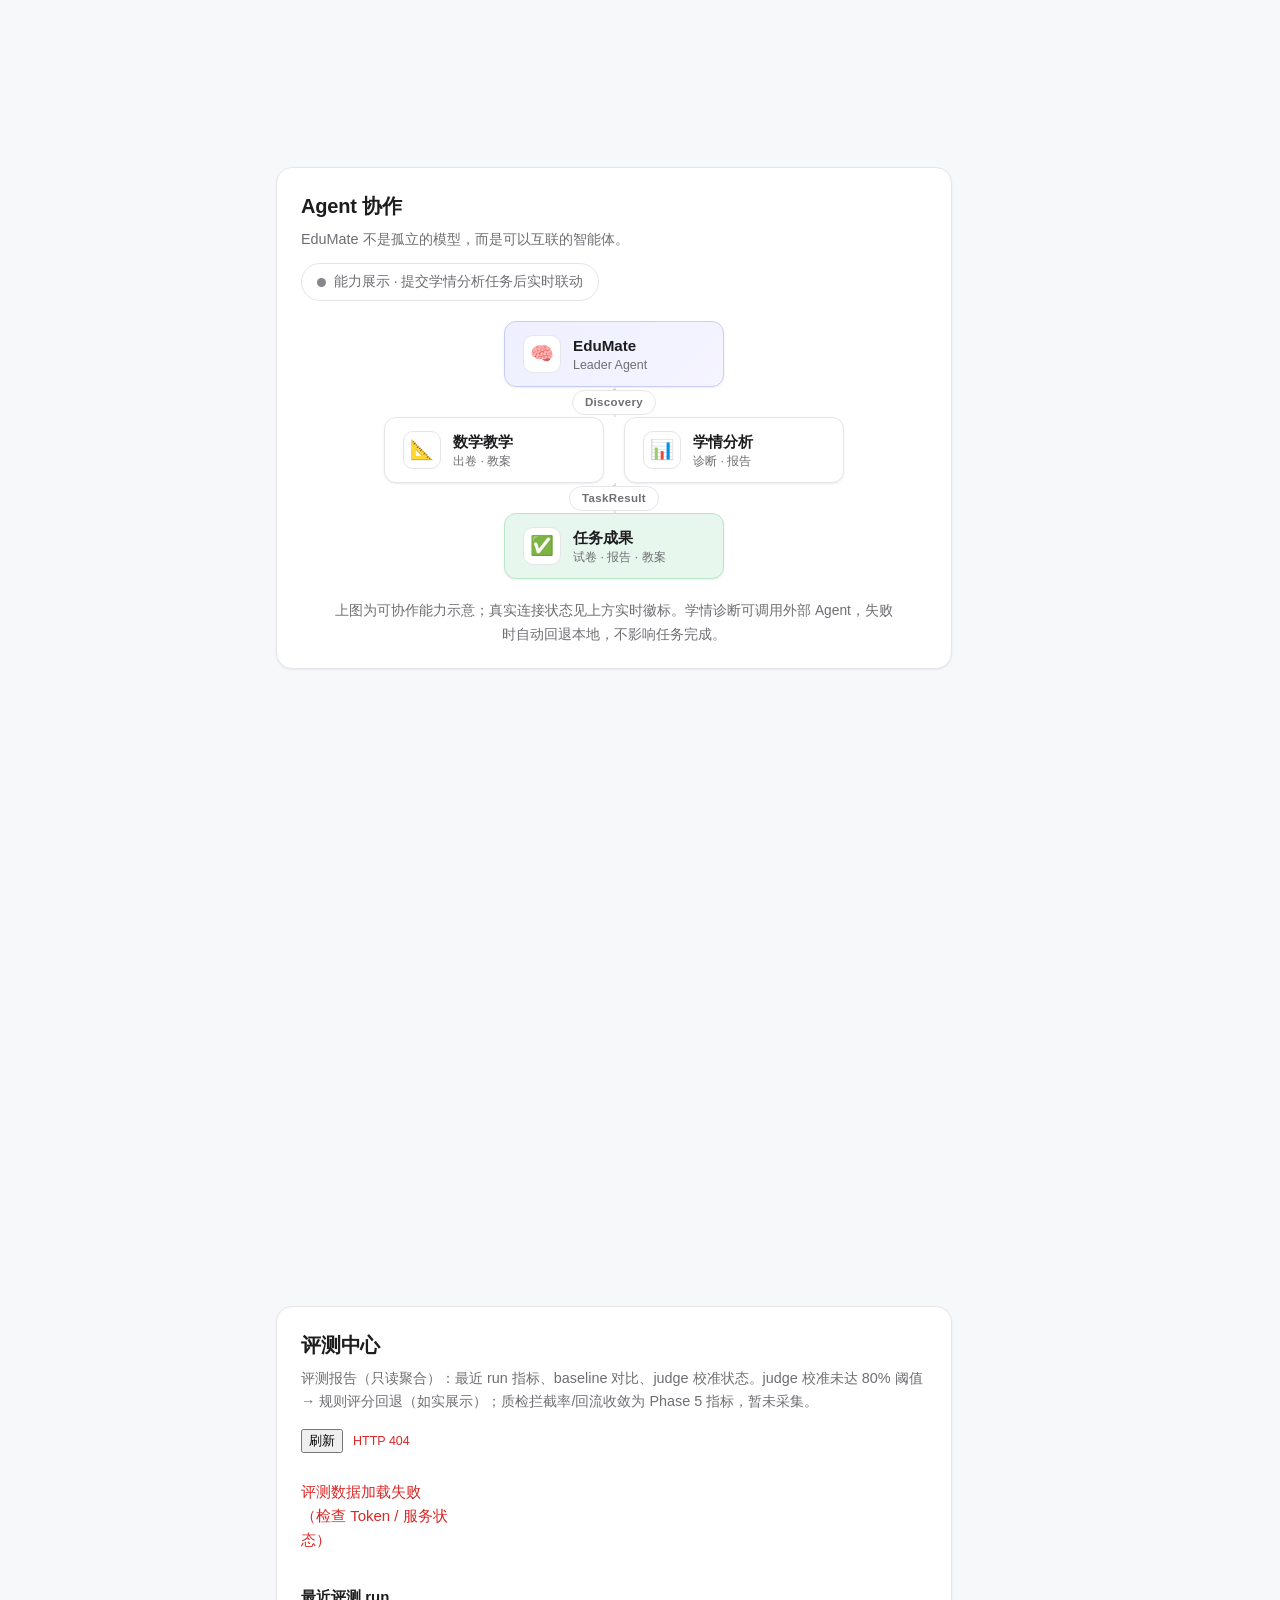
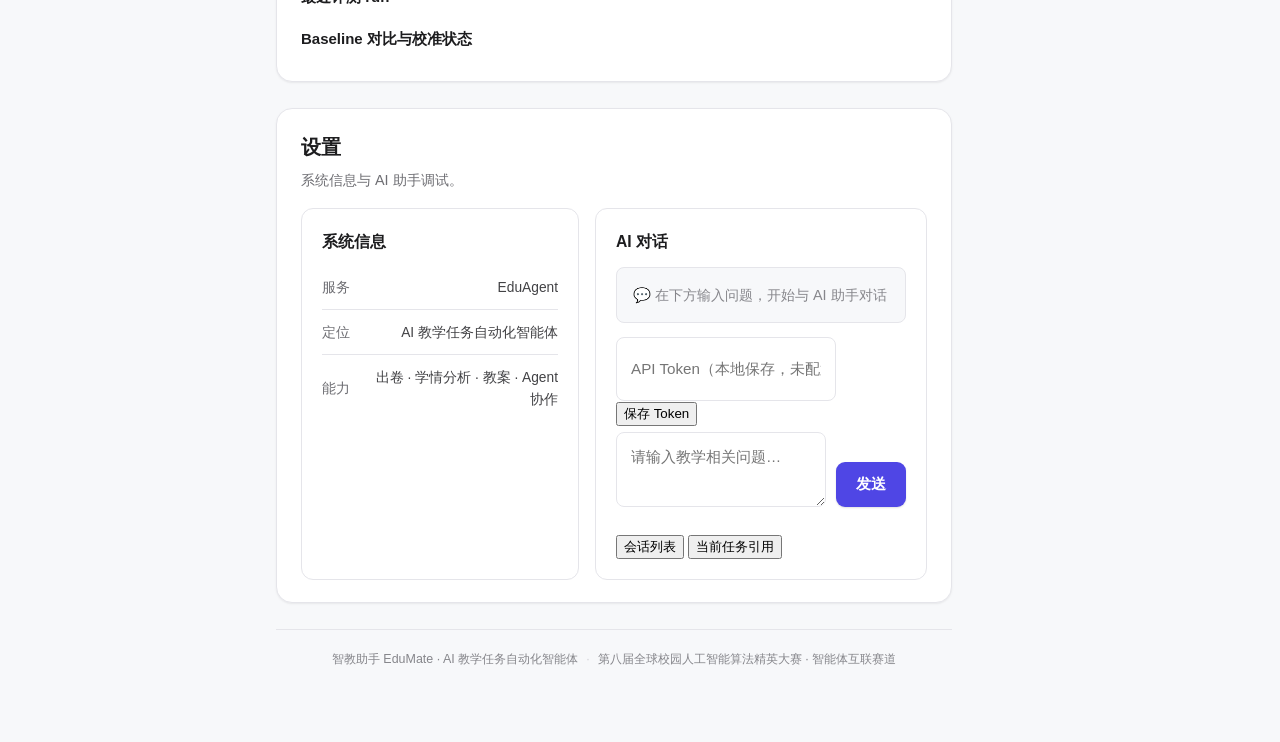
==== commit 592cad93: "feat(phase4-s4): eval API + 前端评测中心（只读聚合，447 passed） - GET /api/eval/report：最近 5 次 run 聚合（任务成功率/行为正确率" ====
--- a/frontend/index.html
+++ b/frontend/index.html
@@ -59,6 +59,9 @@
         <a class="nav-item" href="#observe">
           <span class="nav-ic">◷</span><span>运行观测</span>
         </a>
+        <a class="nav-item" href="#eval">
+          <span class="nav-ic">▤</span><span>评测中心</span>
+        </a>
         <a class="nav-item" href="#settings">
           <span class="nav-ic">⚙</span><span>设置</span>
         </a>
@@ -266,6 +269,23 @@
         <div id="obs-trace" class="obs-trace"></div>
       </section>
 
+      <!-- 评测中心（Phase 4 / S4：只读聚合，数据来自 eval_runs + 冻结基线常量） -->
+      <section id="eval" class="panel">
+        <div class="panel-head">
+          <h2>评测中心</h2>
+          <p class="panel-desc">评测报告（只读聚合）：最近 run 指标、baseline 对比、judge 校准状态。judge 校准未达 80% 阈值 → 规则评分回退（如实展示）；质检拦截率/回流收敛为 Phase 5 指标，暂未采集。</p>
+        </div>
+        <div class="diag-toolbar">
+          <button id="eval-refresh" class="btn-ghost" type="button">刷新</button>
+          <span id="eval-status" class="diag-status"></span>
+        </div>
+        <div id="eval-cards" class="diag-state-cards"></div>
+        <h3 class="diag-h">最近评测 run</h3>
+        <div id="eval-runs"></div>
+        <h3 class="diag-h">Baseline 对比与校准状态</h3>
+        <div id="eval-baseline"></div>
+      </section>
+
       <!-- 设置 / 系统 + AI 对话 -->
       <section id="settings" class="panel">
         <div class="panel-head">
